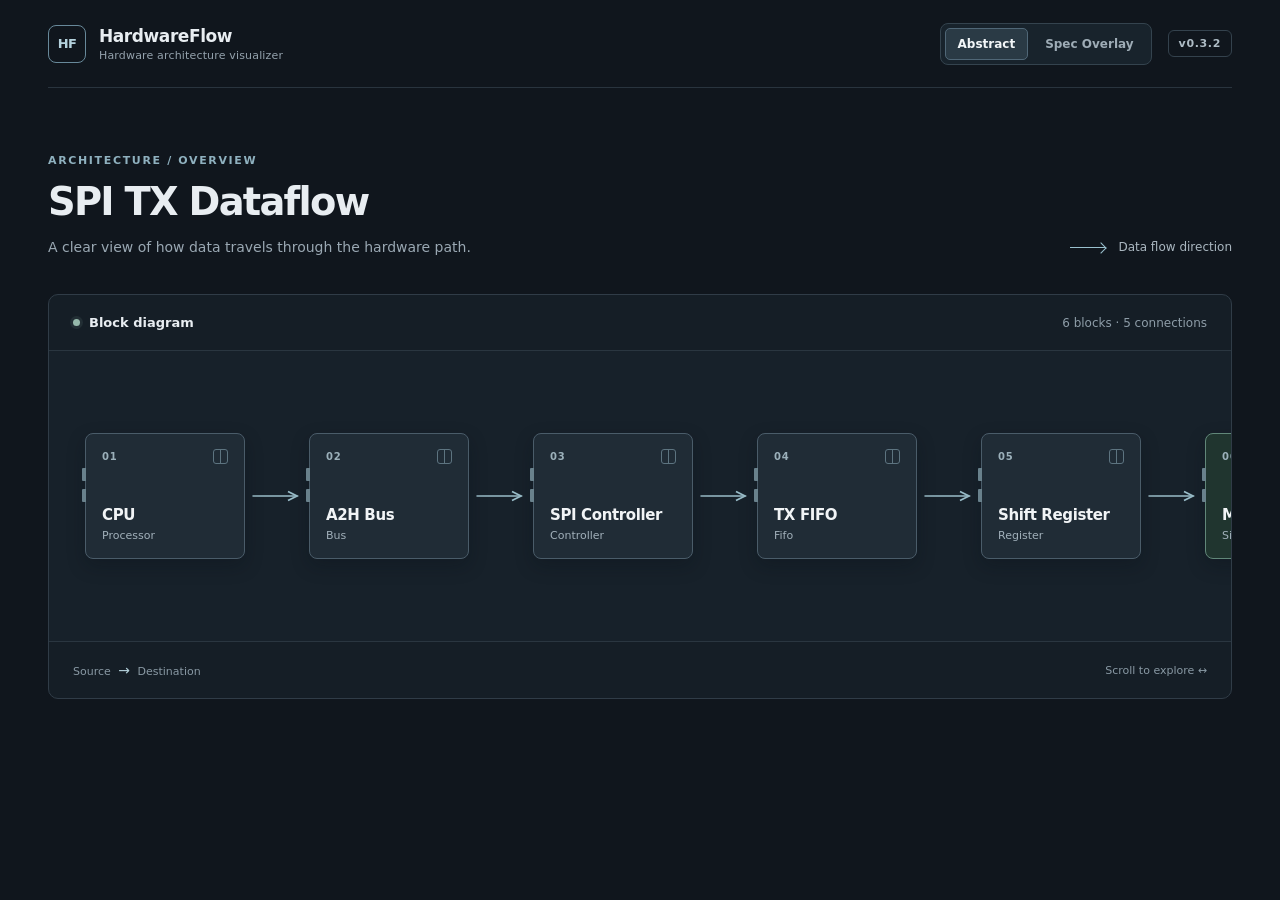
==== index.html @ f4f8d10c "Refactor HardwareFlow playback into trace layers" ====
<!doctype html>
<html lang="en">
  <head>
    <meta charset="utf-8">
    <meta name="viewport" content="width=device-width, initial-scale=1">
    <meta name="theme-color" content="#10161d">
    <title>HardwareFlow — Architecture Visualizer</title>
    <link rel="stylesheet" href="style.css">
    <script src="data/geometry.js" defer></script>
    <script src="data/flow.js" defer></script>
    <script src="src/spiTxTrace.js" defer></script>
    <script src="src/player.js" defer></script>
    <script src="src/renderer.js" defer></script>
    <script src="app.js" defer></script>
  </head>
  <body>
    <div class="page-shell">
      <header class="site-header">
        <div class="brand">
          <span class="brand-mark" aria-hidden="true">HF</span>
          <div>
            <p class="brand-name">HardwareFlow</p>
            <p id="brand-description" class="brand-description">Hardware architecture visualizer</p>
          </div>
        </div>
        <div class="topbar-controls">
          <div class="mode-switch" role="group" aria-label="Visualization mode">
            <button id="abstract-mode" class="mode-button is-selected" type="button" aria-pressed="true">Abstract</button>
            <button id="spec-mode" class="mode-button" type="button" aria-pressed="false">Spec Overlay</button>
          </div>
          <div id="spec-mode-switch" class="spec-mode-switch" role="group" aria-label="Specification mode" hidden>
            <button id="view-flow-mode" class="mode-button is-selected" type="button" aria-pressed="true">View Flow</button>
            <button id="edit-paths-mode" class="mode-button" type="button" aria-pressed="false">Edit Paths</button>
          </div>
        </div>
        <span class="version">v0.3.2</span>
      </header>

      <main>
        <div class="page-heading">
          <div>
            <p id="page-eyebrow" class="eyebrow">Architecture / overview</p>
            <h1 id="architecture-name">Architecture</h1>
            <p id="page-intro" class="intro">A clear view of how data travels through the hardware path.</p>
          </div>
          <div id="flow-key" class="flow-key"><span class="flow-key-line" aria-hidden="true"></span> Data flow direction</div>
        </div>

        <section id="abstract-view" aria-label="Abstract architecture view">
          <div class="diagram-panel">
            <div class="panel-header">
              <div class="panel-heading"><span class="status-dot" aria-hidden="true"></span> Block diagram</div>
              <p id="diagram-summary" class="panel-summary"></p>
            </div>
            <div class="diagram-scroll" aria-label="Hardware block diagram, scroll horizontally if needed">
              <div id="diagram" class="diagram">
                <svg id="connections" class="connections" aria-hidden="true"></svg>
                <ol id="blocks" class="blocks"></ol>
              </div>
            </div>
            <div class="panel-footer">
              <span>Source <strong>→</strong> Destination</span>
              <span>Scroll to explore <span aria-hidden="true">↔</span></span>
            </div>
          </div>
          <p id="connection-description" class="sr-only"></p>
        </section>

        <section id="spec-view" aria-label="SPI specification overlay view" hidden>
          <div class="workspace">
            <div class="spec-panel">
              <div class="spec-stage">
                <div id="diagram-overlay-container" class="diagram-overlay-container">
                  <div id="missing-image" class="missing-image" role="status" hidden>
                    <strong>SPI specification diagram not found</strong>
                    <span>Place the original SPI block diagram at <code>assets/spi_block_diagram.png</code>.</span>
                  </div>
                  <div class="diagram-tools"><span id="spec-summary" class="diagram-badge">Calibrated TX routes</span><div><button id="fit-button" type="button">Fit</button><button id="focus-button" type="button">Focus flow</button></div></div>
                  <span class="conceptual-badge">CONCEPTUAL – not cycle-accurate</span>
                  <svg id="spec-overlay" class="spec-overlay" role="img" aria-label="Original SPI specification diagram with transmit dataflow paths" hidden></svg>
                </div>
              </div>
            </div>

            <aside class="workspace-sidebar" aria-label="Dataflow controls">
              <div class="flow-panel">
                <div class="workspace-side-heading">
                  <p class="eyebrow">Transmit / conceptual dataflow</p>
                  <h2>SPI TX Dataflow</h2>
                </div>
                <div class="workspace-side-content">
                  <label class="input-label" for="tx-input">TX Data</label>
                  <input id="tx-input" type="text" value="0xA5" autocomplete="off" spellcheck="false" aria-describedby="input-help tx-error">
                  <p id="input-help" class="input-help">8-bit hex or 8-bit binary</p>
                  <p id="tx-error" class="input-error" role="alert" hidden></p>

                  <div class="playback-options"><label>Speed <select id="speed-select"><option value="0.5">0.5×</option><option value="1" selected>1×</option><option value="2">2×</option></select></label><label class="dim-toggle"><input id="dim-toggle" type="checkbox" checked> Dim background</label></div>
                  <button id="run-button" class="run-button" type="button">Run →</button>
                  <div class="step-controls" aria-label="Manual controls">
                    <button id="step-button" type="button">Step</button>
                    <button id="previous-button" type="button">Previous</button>
                    <button id="reset-button" type="button">Reset</button>
                  </div>

                  <ol id="stage-timeline" class="stage-timeline" aria-label="TX stages"></ol>
                  <div class="flow-status" aria-live="polite">
                    <div class="status-row"><span class="info-label">Status</span><strong id="status-value">Ready</strong></div>
                    <div class="status-row"><span class="info-label">Step</span><strong id="step-value">0 / 3</strong></div>
                    <div class="status-row"><span class="info-label">Current Stage</span><strong id="path-value">—</strong></div>
                    <div class="status-row"><span class="info-label">Data</span><strong id="data-value">0xA5</strong></div>
                    <div class="status-row"><span class="info-label">Binary</span><strong id="binary-value">10100101</strong></div>
                    <div class="status-row"><span class="info-label">Spec ref</span><strong id="spec-ref-value" class="unverified">Unverified — no specRef</strong></div>
                    <div class="status-row description-row"><span class="info-label">Description</span><span id="description-value">Ready to follow the SPI TX dataflow.</span></div>
                    <div id="destination-row" class="status-row" hidden><span class="info-label">Destination</span><strong id="destination-value">MOSI</strong></div>
                  </div>
                </div>
              </div>

              <div id="editor-panel" class="editor-panel" hidden>
                <div class="editor-heading">
                  <div>
                    <p class="eyebrow">Calibration / signal routes</p>
                    <h2>Edit TX paths</h2>
                  </div>
                  <label class="path-picker">Selected path
                    <select id="path-select"></select>
                  </label>
                </div>
                <p class="editor-help">Select a point, then click its new position. Click empty space to add a point. Clear Path to rebuild a route.</p>
                <div class="editor-actions">
                  <button id="undo-point-button" type="button">Undo Point</button>
                  <button id="clear-path-button" type="button">Clear Path</button>
                  <button id="save-path-button" class="primary-button" type="button">Save Path</button>
                  <button id="reset-calibration-button" type="button">Reset Calibration</button>
                  <button id="export-calibration-button" type="button">Export JSON</button>
                  <label class="import-calibration">Import JSON<input id="import-calibration-input" type="file" accept="application/json,.json"></label>
                </div>
                <details class="bounds-editor"><summary>Block bounds (reference coordinates)</summary><label>Block <select id="bounds-select"></select></label><div class="bounds-fields"><label>X <input id="bounds-x" type="number"></label><label>Y <input id="bounds-y" type="number"></label><label>W <input id="bounds-width" type="number" min="1"></label><label>H <input id="bounds-height" type="number" min="1"></label></div><button id="save-bounds-button" type="button">Save bounds</button></details>
                <p id="editor-status" class="editor-status" role="status"></p>
              </div>
            </aside>
          </div>
        </section>
      </main>
    </div>
  </body>
</html>
---- style.css ----
:root {
  color-scheme: dark;
  font-family: Inter, ui-sans-serif, system-ui, -apple-system, BlinkMacSystemFont, "Segoe UI", sans-serif;
  background: #10161d;
  color: #e8edf1;
  font-synthesis: none;
}

* { box-sizing: border-box; }
[hidden] { display: none !important; }

body { margin: 0; min-width: 320px; }

.page-shell { max-width: 1512px; margin: 0 auto; padding: 0 48px 80px; }

.site-header {
  display: flex;
  align-items: center;
  justify-content: space-between;
  min-height: 88px;
  border-bottom: 1px solid #29343e;
}

.brand { display: flex; align-items: center; gap: 13px; }
.brand-mark {
  display: grid;
  place-items: center;
  width: 38px;
  height: 38px;
  border: 1px solid #68899a;
  border-radius: 8px;
  color: #b4d2dd;
  font-size: 13px;
  font-weight: 750;
  letter-spacing: -.05em;
}
.brand-name { margin: 0; font-size: 17px; font-weight: 700; letter-spacing: -.025em; }
.brand-description { margin: 3px 0 0; color: #94a2ad; font-size: 11px; letter-spacing: .015em; }
.version {
  padding: 6px 10px;
  border: 1px solid #34424d;
  border-radius: 6px;
  color: #aebcc5;
  font-size: 11px;
  font-weight: 700;
  letter-spacing: .06em;
}

.page-heading {
  display: flex;
  align-items: end;
  justify-content: space-between;
  gap: 24px;
  padding: 66px 0 36px;
}
.eyebrow {
  margin: 0 0 13px;
  color: #8fb1bf;
  font-size: 11px;
  font-weight: 700;
  letter-spacing: .15em;
  text-transform: uppercase;
}
h1 { margin: 0; font-size: clamp(29px, 3vw, 42px); font-weight: 650; letter-spacing: -.045em; line-height: 1.15; }
.intro { margin: 13px 0 0; color: #9aa8b3; font-size: 14px; line-height: 1.5; }
.flow-key { display: flex; align-items: center; gap: 13px; padding-bottom: 4px; color: #aab7c0; font-size: 12px; white-space: nowrap; }
.flow-key-line { position: relative; width: 35px; height: 1px; background: #9ac1ce; }
.flow-key-line::after {
  position: absolute;
  top: -3px;
  right: 0;
  width: 7px;
  height: 7px;
  border-top: 1px solid #9ac1ce;
  border-right: 1px solid #9ac1ce;
  content: "";
  transform: rotate(45deg);
}

.diagram-panel { overflow: hidden; border: 1px solid #303c47; border-radius: 10px; background: #151e26; }
.panel-header, .panel-footer { display: flex; justify-content: space-between; align-items: center; gap: 16px; padding: 20px 24px; }
.panel-header { border-bottom: 1px solid #2a3640; }
.panel-heading { display: flex; align-items: center; gap: 9px; font-size: 13px; font-weight: 650; }
.status-dot { width: 7px; height: 7px; border-radius: 50%; background: #95b9ab; box-shadow: 0 0 0 3px #95b9ab1a; }
.panel-summary { margin: 0; color: #8e9da8; font-size: 12px; }
.diagram-scroll { overflow-x: auto; padding: 0 24px; background-color: #17212a; background-image: radial-gradient(#52616b32 0.7px, transparent 0.7px); background-size: 18px 18px; }
.diagram { position: relative; min-height: 290px; width: max-content; min-width: 100%; }
.blocks { position: relative; z-index: 1; display: flex; gap: 64px; align-items: center; width: max-content; min-height: 290px; margin: 0 auto; padding: 0 12px; list-style: none; }
.block {
  position: relative;
  display: flex;
  flex-direction: column;
  justify-content: space-between;
  flex: 0 0 160px;
  width: 160px;
  height: 126px;
  padding: 15px 16px 16px;
  border: 1px solid #4a5c69;
  border-radius: 8px;
  background: #202c36;
  box-shadow: 0 7px 18px #09101645;
  transition: border-color .18s ease, background-color .18s ease;
}
.block:hover { border-color: #91b8c7; background: #263640; }
.block::before, .block::after { position: absolute; left: -4px; width: 4px; height: 13px; border-radius: 1px 0 0 1px; background: #69818c; content: ""; }
.block::before { top: 34px; }
.block::after { top: 55px; }
.block-top { display: flex; align-items: center; justify-content: space-between; gap: 8px; }
.block-index { color: #9bb0ba; font-size: 10px; font-weight: 700; letter-spacing: .08em; }
.block-icon { width: 15px; height: 15px; border: 1px solid #68818e; border-radius: 3px; background: linear-gradient(90deg, transparent 45%, #68818e 45%, #68818e 55%, transparent 55%); opacity: .85; }
.block-label { color: #f1f4f6; font-size: 15px; font-weight: 650; letter-spacing: -.025em; line-height: 1.2; }
.block-type { margin-top: 5px; color: #a1b0ba; font-size: 11px; text-transform: capitalize; }
.block[data-type="signal"] { border-color: #618779; background: #20352f; }
.block[data-type="signal"] .block-icon { border-color: #8cb9a6; background: #8cb9a6; border-radius: 50%; }
.connections { position: absolute; inset: 0; width: 100%; height: 100%; overflow: visible; pointer-events: none; }
.connection-path { fill: none; stroke: #99bdc9; stroke-width: 1.5; stroke-linecap: round; stroke-linejoin: round; }
.panel-footer { border-top: 1px solid #2a3640; color: #8999a4; font-size: 11px; }
.panel-footer strong { padding: 0 4px; color: #b3d0d9; font-size: 14px; font-weight: 400; }
.sr-only { position: absolute; width: 1px; height: 1px; padding: 0; margin: -1px; overflow: hidden; clip: rect(0, 0, 0, 0); white-space: nowrap; border: 0; }

.mode-switch { display: inline-flex; gap: 4px; margin-bottom: 24px; padding: 4px; border: 1px solid #34434e; border-radius: 8px; background: #18232c; }
button { font: inherit; cursor: pointer; }
.mode-button { min-height: 37px; padding: 0 15px; border: 1px solid transparent; border-radius: 5px; background: transparent; color: #9eacb6; font-size: 12px; font-weight: 650; }
.mode-button:hover { color: #e8edf1; }
.mode-button.is-selected { border-color: #506777; background: #2a3a45; color: #f2f6f8; }
button:focus-visible { outline: 2px solid #b0d3df; outline-offset: 3px; }
.spec-mode-switch { display: inline-flex; gap: 4px; margin: 0 0 18px; padding: 4px; border: 1px solid #34434e; border-radius: 8px; background: #18232c; }
.view-mode-bar { display: flex; align-items: center; justify-content: space-between; gap: 12px; margin-bottom: 24px; }
.view-mode-bar .mode-switch, .view-mode-bar .spec-mode-switch { margin: 0; }

.flow-panel, .spec-panel, .editor-panel { border: 1px solid #303c47; border-radius: 10px; background: #151e26; }
h2 { margin: 0; font-size: 19px; font-weight: 650; letter-spacing: -.025em; }
.info-label { color: #89a0ad; font-size: 10px; font-weight: 700; letter-spacing: .12em; text-transform: uppercase; }
.spec-stage { overflow-x: auto; padding: 24px; background: #17212a; }
.diagram-overlay-container { position: relative; width: 100%; min-width: 900px; max-width: 1502px; min-height: 540px; margin: auto; background: #f8f8f8; }
.diagram-overlay-container.has-image { min-height: 0; }
.spec-overlay { display: block; width: 100%; height: auto; pointer-events: none; }
.spec-path { fill: none; stroke: #167087; stroke-width: 4; stroke-linecap: round; stroke-linejoin: round; opacity: .12; vector-effect: non-scaling-stroke; }
.spec-path.is-completed { stroke: #197d70; stroke-width: 5; opacity: .55; }
.spec-path.is-active { stroke: #d4522e; stroke-width: 6; opacity: .92; filter: drop-shadow(0 0 2px #ffffff); }
.diagram-overlay-container.is-editing .spec-overlay { pointer-events: auto; cursor: crosshair; }
.diagram-overlay-container.is-editing .spec-path { opacity: .34; pointer-events: stroke; cursor: pointer; }
.diagram-overlay-container.is-editing .spec-path.is-selected { stroke: #d4522e; stroke-width: 5; opacity: .9; }
.control-point { fill: #fff; stroke: #c64b2a; stroke-width: 3; vector-effect: non-scaling-stroke; cursor: pointer; }
.control-point.is-selected { fill: #f3b154; stroke: #673b1e; }
.data-marker { fill: #e44747; stroke: #fff1e9; stroke-width: 3; vector-effect: non-scaling-stroke; filter: drop-shadow(0 1px 4px #321b1bcc); }
.missing-image { display: flex; flex-direction: column; gap: 10px; max-width: 470px; margin: 28px; padding: 22px; border: 1px dashed #657a86; border-radius: 8px; background: #23343e; }
.missing-image strong { font-size: 15px; }
.missing-image span { color: #c4d1d8; font-size: 12px; line-height: 1.5; }
.missing-image code { color: #f0f5f6; overflow-wrap: anywhere; }
.diagram-overlay-container:not(.has-image) { padding-top: 1px; background: #1c2a33; }

.editor-panel { margin-bottom: 22px; padding: 20px 24px; }
.editor-heading { display: flex; align-items: end; justify-content: space-between; gap: 20px; }
.editor-heading .eyebrow { margin-bottom: 7px; }
.path-picker { display: flex; flex-direction: column; gap: 7px; color: #9badb8; font-size: 11px; font-weight: 650; }
.path-picker select { min-width: 270px; min-height: 38px; padding: 0 12px; border: 1px solid #526471; border-radius: 6px; background: #23323c; color: #eff5f7; font: inherit; }
.editor-help { margin: 18px 0; color: #b1c1ca; font-size: 12px; line-height: 1.5; }
.editor-actions { display: flex; flex-wrap: wrap; gap: 8px; }
.editor-actions button { min-height: 36px; padding: 0 13px; border: 1px solid #4a5c69; border-radius: 6px; background: #23313b; color: #e2eaf0; font-size: 12px; font-weight: 650; }
.editor-actions button:hover:not(:disabled) { border-color: #88a9b7; background: #2c404c; }
.editor-actions .primary-button { border-color: #91b9c5; background: #9bbdca; color: #102029; }
.editor-actions button:disabled { opacity: .4; cursor: default; }
.editor-status { min-height: 17px; margin: 15px 0 0; color: #b6c8d1; font-size: 11px; }

/* The spec view is a workspace; the abstract overview keeps its v0.1 layout. */
body.spec-active { overflow: hidden; }
body.spec-active .page-shell { display: flex; flex-direction: column; max-width: none; height: 100dvh; padding: 0 22px 18px; }
body.spec-active .site-header { flex: 0 0 62px; min-height: 62px; }
body.spec-active .page-heading { display: none; }
body.spec-active main { display: flex; flex: 1; flex-direction: column; min-height: 0; }
body.spec-active .view-mode-bar { flex: 0 0 auto; margin: 10px 0; }
body.spec-active #spec-view { flex: 1; min-height: 0; }
.workspace { display: grid; grid-template-columns: minmax(0, 3.15fr) minmax(270px, 1fr); gap: 12px; height: 100%; min-height: 0; }
.workspace .spec-panel { display: flex; flex-direction: column; min-width: 0; min-height: 0; overflow: hidden; }
.workspace .spec-panel .panel-header { flex: 0 0 43px; min-height: 43px; padding: 10px 14px; }
.workspace .spec-stage { display: grid; flex: 1; place-items: center; min-height: 0; overflow: hidden; padding: 8px; }
.workspace .diagram-overlay-container { display: grid; place-items: center; width: 100%; height: 100%; min-width: 0; min-height: 0; max-width: none; }
.workspace .spec-overlay { width: 100%; height: 100%; }
.workspace-sidebar { display: flex; flex-direction: column; gap: 12px; min-width: 0; min-height: 0; overflow-y: auto; }
.workspace-sidebar .flow-panel { margin: 0; }
.workspace-side-heading { padding: 16px 16px 14px; border-bottom: 1px solid #2a3640; }
.workspace-side-heading .eyebrow { margin-bottom: 6px; font-size: 10px; }
.workspace-side-heading h2 { font-size: 17px; }
.workspace-side-content { padding: 16px; }
.input-label { display: block; margin-bottom: 7px; color: #a9bcc7; font-size: 11px; font-weight: 700; letter-spacing: .08em; text-transform: uppercase; }
#tx-input { width: 100%; height: 40px; padding: 0 12px; border: 1px solid #587180; border-radius: 6px; outline: none; background: #1b2932; color: #f1f6f8; font: 650 16px ui-monospace, SFMono-Regular, Menlo, monospace; }
#tx-input:focus { border-color: #a6c9d6; box-shadow: 0 0 0 2px #a6c9d62e; }
#tx-input[aria-invalid="true"] { border-color: #d37b70; }
.input-help { margin: 6px 0 0; color: #8295a0; font-size: 10px; }
.input-error { margin: 8px 0 0; color: #f2a59d; font-size: 11px; line-height: 1.35; }
.run-button { display: flex; align-items: center; justify-content: space-between; width: 100%; min-height: 42px; margin-top: 18px; padding: 0 14px; border: 1px solid #a2c5d1; border-radius: 6px; background: #a6c9d6; color: #11252e; font-size: 13px; font-weight: 750; }
.run-button:hover:not(:disabled) { background: #bbd8e1; }
.run-button:disabled { opacity: .55; cursor: default; }
.step-controls { display: grid; grid-template-columns: repeat(3, minmax(0, 1fr)); gap: 6px; margin-top: 8px; }
.step-controls button { min-height: 34px; padding: 0 7px; border: 1px solid #4a5c69; border-radius: 6px; background: #23313b; color: #e2eaf0; font-size: 11px; font-weight: 650; }
.step-controls button:hover:not(:disabled) { border-color: #88a9b7; background: #2c404c; }
.step-controls button:disabled { opacity: .4; cursor: default; }
.flow-status { display: grid; gap: 0; margin-top: 18px; border-top: 1px solid #34424d; }
.status-row { display: grid; grid-template-columns: 86px minmax(0, 1fr); gap: 9px; align-items: start; padding: 10px 0; border-bottom: 1px solid #293640; }
.status-row .info-label { padding-top: 2px; font-size: 9px; }
.status-row strong, .status-row span:last-child { min-width: 0; color: #ecf3f6; font-size: 11px; font-weight: 600; line-height: 1.4; overflow-wrap: anywhere; }
.status-row.description-row { display: flex; flex-direction: column; gap: 5px; }
.status-row.description-row span:last-child { color: #bdcbd2; font-weight: 400; }
.workspace-sidebar .editor-panel { margin: 0; padding: 16px; }
.workspace-sidebar .editor-heading { display: block; }
.workspace-sidebar .path-picker { margin-top: 15px; }
.workspace-sidebar .path-picker select { width: 100%; min-width: 0; }
.workspace-sidebar .editor-actions button { flex: 1 1 42%; }

@media (max-width: 900px), (max-height: 620px) {
  body.spec-active { overflow: auto; }
  body.spec-active .page-shell { height: auto; min-height: 100dvh; }
  body.spec-active main { min-height: auto; }
  body.spec-active #spec-view { min-height: auto; }
  .workspace { grid-template-columns: 1fr; height: auto; }
  .workspace .spec-panel { height: min(72vh, 720px); min-height: 480px; }
  .workspace-sidebar { overflow: visible; }
}

@media (max-width: 700px) {
  .page-shell { padding: 0 18px 50px; }
  .site-header { min-height: 76px; }
  .page-heading { display: block; padding: 48px 0 28px; }
  .flow-key { margin-top: 26px; }
  .diagram-scroll { padding: 0 12px; }
  .panel-header, .panel-footer { padding: 16px; }
  .brand-description { font-size: 10px; }
  .view-mode-bar { flex-wrap: wrap; }
  .mode-button { padding: 0 10px; }
  .spec-stage { padding: 12px; }
  .editor-panel { padding: 18px; }
  .editor-heading { align-items: stretch; flex-direction: column; }
  .path-picker select { min-width: 0; width: 100%; }
}

@media (prefers-reduced-motion: reduce) {
  .block { transition: none; }
}

/* Phase 1.5: compact playback workspace and trace emphasis. */
:root {
  --path-inactive: #929da5;
  --path-completed: #29adc1;
  --path-active: #ff7847;
  --marker-color: #ff603d;
  --diagram-dim: .55;
}
.site-header { gap: 16px; }
.topbar-controls { display: flex; align-items: center; gap: 8px; margin-left: auto; }
.topbar-controls .mode-switch, .topbar-controls .spec-mode-switch { margin: 0; }
.topbar-controls .mode-button { min-height: 32px; padding: 0 12px; }
body.spec-active .page-shell { padding: 0 10px 10px; }
body.spec-active .site-header { flex: 0 0 52px; min-height: 52px; }
body.spec-active .brand-description { display: none; }
body.spec-active .brand-mark { width: 30px; height: 30px; }
body.spec-active .view-mode-bar { display: none; }
body.spec-active .workspace { grid-template-columns: minmax(0, 1fr) 310px; gap: 8px; }
body.spec-active .workspace .spec-stage { padding: 0; }
body.spec-active .workspace .spec-panel { border-radius: 7px; }
body.spec-active .workspace-sidebar { gap: 0; }
body.spec-active .workspace-side-heading { padding: 9px 12px 7px; }
body.spec-active .workspace-side-heading h2 { font-size: 15px; }
body.spec-active .workspace-side-heading .eyebrow { font-size: 9px; margin-bottom: 3px; }
body.spec-active .workspace-side-content { padding: 10px 12px; }
body.spec-active .flow-panel { min-height: 100%; }
body.spec-active .run-button { min-height: 44px; margin-top: 9px; background: #ffad70; border-color: #ffd0a2; color: #261208; font-size: 16px; }
body.spec-active .run-button:hover:not(:disabled) { background: #ffc391; }
body.spec-active .flow-status { margin-top: 10px; }
body.spec-active .status-row { padding: 6px 0; }
body.spec-active .diagram-overlay-container { background: #fff; }
.diagram-tools { position: absolute; z-index: 2; left: 10px; top: 10px; right: 10px; display: flex; justify-content: space-between; align-items: flex-start; pointer-events: none; }
.diagram-tools > div { display: flex; gap: 5px; }
.diagram-tools button { pointer-events: auto; padding: 6px 9px; border: 1px solid #55636d; border-radius: 5px; background: #18242de8; color: #eaf2f5; font-size: 11px; }
.diagram-tools button.is-selected { border-color: #b4dfed; background: #295366; }
.diagram-badge, .conceptual-badge { padding: 6px 8px; border-radius: 4px; background: #18242de8; color: #eef4f6; font-size: 10px; font-weight: 700; letter-spacing: .04em; }
.conceptual-badge { position: absolute; z-index: 2; left: 10px; bottom: 10px; color: #ffe1b4; }
.spec-image { transition: filter .2s ease; }
.is-dimmed .spec-image { filter: brightness(var(--diagram-dim)); }
.spec-path { stroke: var(--path-inactive); stroke-width: 2; opacity: .38; }
.spec-path.is-completed { stroke: var(--path-completed); stroke-width: 4; opacity: .8; }
.spec-path.is-active { stroke: var(--path-active); stroke-width: 6; opacity: 1; stroke-dasharray: 12 8; animation: path-march .7s linear infinite; filter: drop-shadow(0 0 4px #ff8d56); }
@keyframes path-march { to { stroke-dashoffset: -20; } }
.spec-block rect { fill: none; stroke: transparent; stroke-width: 2; vector-effect: non-scaling-stroke; rx: 4px; }
.spec-block text { fill: transparent; paint-order: stroke; stroke: transparent; stroke-width: 3; font: 700 15px Inter, sans-serif; }
.spec-block.is-passed rect { stroke: #38b4c8; opacity: .65; }
.spec-block.is-current rect { stroke: #ff7547; stroke-width: 4; filter: drop-shadow(0 0 6px #ff8b55); }
.spec-block.is-current text { fill: #ffefdf; stroke: #1a2023; }
.data-marker { fill: var(--marker-color); stroke: white; stroke-width: 3; filter: drop-shadow(0 0 8px #ff642f); }
.marker-trail { fill: none; stroke: #ff7448; stroke-width: 12; opacity: .43; stroke-linecap: round; filter: blur(3px); }
.marker-label { fill: white; stroke: #241e1b; stroke-width: 4; paint-order: stroke; font-weight: 800; font-family: ui-monospace, monospace; }
.playback-options { display: flex; justify-content: space-between; align-items: center; gap: 6px; color: #b8cbd4; font-size: 11px; }
.playback-options select { margin-left: 4px; padding: 3px; border: 1px solid #536977; border-radius: 4px; background: #24333d; color: white; }
.dim-toggle { display: flex; align-items: center; gap: 4px; }
.stage-timeline { display: grid; gap: 2px; margin: 10px 0 0; padding: 0; list-style: none; }
.timeline-stage { display: flex; align-items: center; gap: 10px; width: 100%; min-height: 35px; padding: 3px 7px; border: 1px solid transparent; border-radius: 5px; background: transparent; color: #7f939f; text-align: left; font-size: 11px; }
.timeline-stage .stage-symbol { display: grid; flex: 0 0 23px; height: 23px; place-items: center; border: 1px solid currentColor; border-radius: 50%; font-weight: 750; }
.timeline-stage.is-current { border-color: #f28d58; background: #68402850; color: #ffe0bc; }
.timeline-stage.is-passed { color: #7fd4d9; }
.timeline-stage:disabled { cursor: default; }
.timeline-stage:not(:disabled):hover { background: #31434c; }
.unverified { color: #f1bc6c !important; }
.bounds-editor { margin-top: 15px; color: #b4c5cd; font-size: 11px; }
.bounds-editor summary { cursor: pointer; }
.bounds-editor label { display: block; margin-top: 7px; }
.bounds-editor select, .bounds-editor input { max-width: 100%; padding: 5px; border: 1px solid #566d79; border-radius: 4px; background: #22313a; color: white; }
.bounds-fields { display: grid; grid-template-columns: 1fr 1fr; gap: 4px; }
.bounds-fields input { width: 100%; }
.bounds-editor button { margin-top: 9px; padding: 7px 10px; border: 1px solid #698697; border-radius: 4px; background: #2c4552; color: white; }
@media (max-width: 900px) { body.spec-active .workspace { grid-template-columns: 1fr; } }
@media (prefers-reduced-motion: reduce) { .spec-path.is-active { animation: none; } .spec-image { transition: none; } }

body.spec-active .page-shell { padding: 0 4px 4px; }
body.spec-active .workspace { grid-template-columns: minmax(0, 1fr) 300px; }

.import-calibration { display: inline-flex; align-items: center; justify-content: center; flex: 1 1 42%; min-height: 36px; padding: 0 10px; border: 1px solid #4a5c69; border-radius: 6px; background: #23313b; color: #e2eaf0; font-size: 12px; font-weight: 650; cursor: pointer; }
.import-calibration input { display: none; }
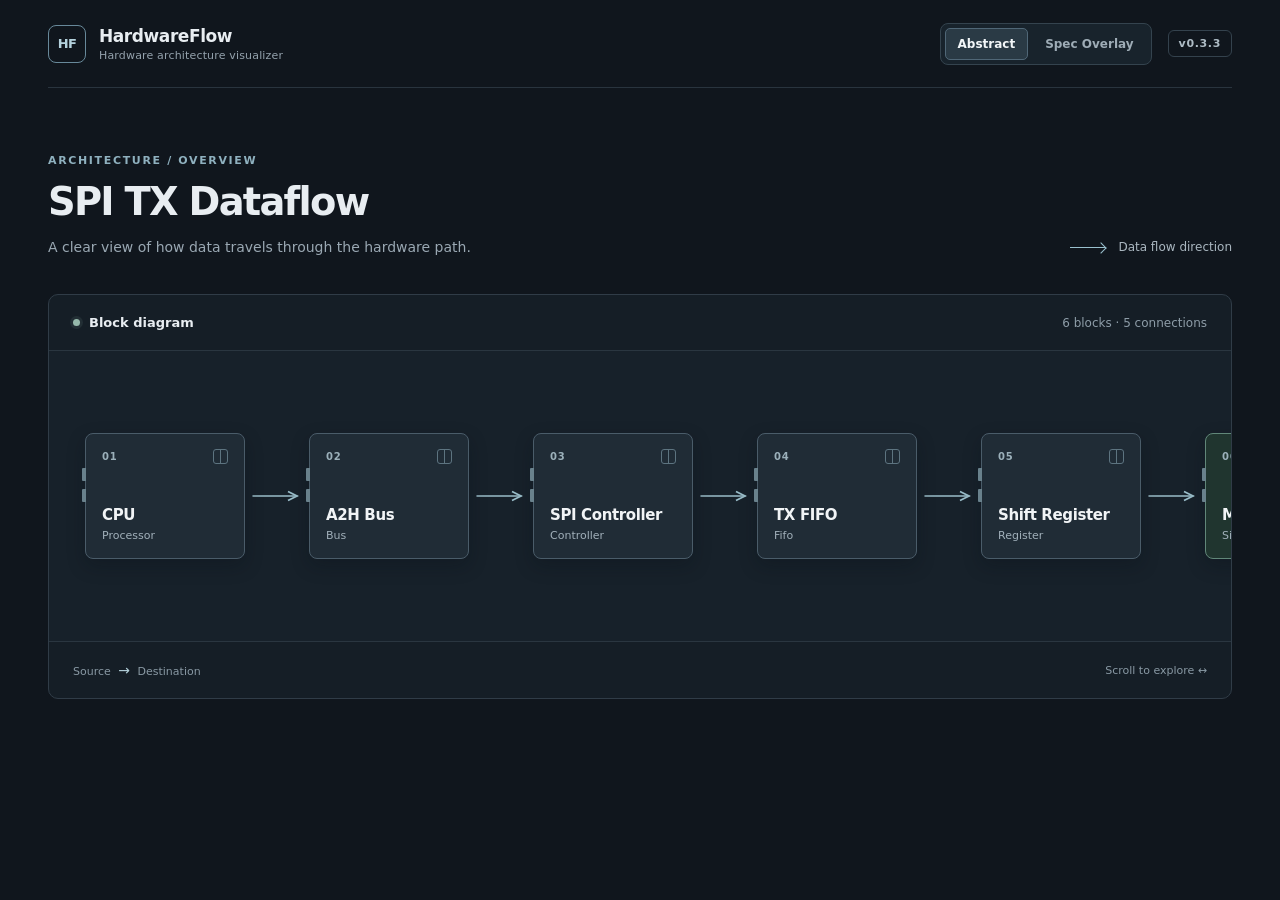
==== commit 98c659d3: "Add net graph renderer and RISC-V ADD walkthrough" ====
--- a/index.html
+++ b/index.html
@@ -8,10 +8,14 @@
     <link rel="stylesheet" href="style.css">
     <script src="data/geometry.js" defer></script>
     <script src="data/flow.js" defer></script>
+    <script src="data/riscvGeometry.js" defer></script>
+    <script src="data/riscvDesign.js" defer></script>
     <script src="src/spiTxTrace.js" defer></script>
+    <script src="src/riscvAddTrace.js" defer></script>
     <script src="src/player.js" defer></script>
     <script src="src/renderer.js" defer></script>
     <script src="app.js" defer></script>
+    <script src="src/riscvApp.js" defer></script>
   </head>
   <body>
     <div class="page-shell">
@@ -28,12 +32,16 @@
             <button id="abstract-mode" class="mode-button is-selected" type="button" aria-pressed="true">Abstract</button>
             <button id="spec-mode" class="mode-button" type="button" aria-pressed="false">Spec Overlay</button>
           </div>
+          <div id="diagram-switch" class="spec-mode-switch" role="group" aria-label="Diagram" hidden>
+            <button id="spi-diagram-button" class="mode-button is-selected" type="button" aria-pressed="true">SPI TX</button>
+            <button id="riscv-diagram-button" class="mode-button" type="button" aria-pressed="false">RISC-V single-cycle</button>
+          </div>
           <div id="spec-mode-switch" class="spec-mode-switch" role="group" aria-label="Specification mode" hidden>
             <button id="view-flow-mode" class="mode-button is-selected" type="button" aria-pressed="true">View Flow</button>
             <button id="edit-paths-mode" class="mode-button" type="button" aria-pressed="false">Edit Paths</button>
           </div>
         </div>
-        <span class="version">v0.3.2</span>
+        <span class="version">v0.3.3</span>
       </header>
 
       <main>
@@ -76,7 +84,8 @@
                     <span>Place the original SPI block diagram at <code>assets/spi_block_diagram.png</code>.</span>
                   </div>
                   <div class="diagram-tools"><span id="spec-summary" class="diagram-badge">Calibrated TX routes</span><div><button id="fit-button" type="button">Fit</button><button id="focus-button" type="button">Focus flow</button></div></div>
-                  <span class="conceptual-badge">CONCEPTUAL – not cycle-accurate</span>
+                  <span id="fidelity-badge" class="conceptual-badge">CONCEPTUAL – not cycle-accurate</span>
+                  <div id="net-caption" class="net-caption" hidden></div>
                   <svg id="spec-overlay" class="spec-overlay" role="img" aria-label="Original SPI specification diagram with transmit dataflow paths" hidden></svg>
                 </div>
               </div>
@@ -116,6 +125,42 @@
                 </div>
               </div>
 
+              <div id="riscv-flow-panel" class="flow-panel riscv-flow-panel" hidden>
+                <div class="workspace-side-heading"><p class="eyebrow">Single-cycle / dependency order</p><h2>RISC-V ADD</h2></div>
+                <div class="workspace-side-content">
+                  <label class="input-label" for="riscv-preset">Scenario</label>
+                  <select id="riscv-preset" class="scenario-select"><option value="add">ADD x3, x1, x2</option></select>
+                  <div class="scenario-grid">
+                    <label>x1 <input id="riscv-x1" value="5" inputmode="text"></label>
+                    <label>x2 <input id="riscv-x2" value="7" inputmode="text"></label>
+                    <label>Initial PC <input id="riscv-pc" value="0" inputmode="text"></label>
+                  </div>
+                  <p class="input-help">32-bit unsigned hex (0x…) or decimal</p>
+                  <p class="input-help">Instruction: <strong>0x002081B3</strong></p>
+                  <p id="riscv-error" class="input-error" role="alert" hidden></p>
+                  <div class="playback-options"><label>Speed <select id="riscv-speed"><option value="0.5">0.5×</option><option value="1" selected>1×</option><option value="2">2×</option></select></label><label class="dim-toggle"><input id="riscv-dim" type="checkbox" checked> Dim background</label></div>
+                  <button id="riscv-run" class="run-button" type="button">Run →</button>
+                  <div class="step-controls"><button id="riscv-step" type="button">Step</button><button id="riscv-previous" type="button">Previous</button><button id="riscv-reset" type="button">Reset</button></div>
+                  <label class="debug-toggle"><input id="riscv-debug" type="checkbox"> Debug: show all nets</label>
+                  <div class="riscv-status"><span class="info-label">Status</span><strong id="riscv-status">Ready</strong><span class="info-label">Level</span><strong id="riscv-level">0 / 7</strong></div>
+                  <div id="riscv-timeline" class="riscv-timeline" aria-label="Dependency levels"></div>
+                  <div class="state-heading"><span class="info-label">State</span><span id="riscv-spec-ref" class="unverified">Unverified — no specRef</span></div>
+                  <div id="riscv-state" class="state-list"></div>
+                </div>
+              </div>
+              <div id="net-editor-panel" class="editor-panel" hidden>
+                <p class="eyebrow">Calibration / net graph</p><h2>Edit nets</h2>
+                <label class="path-picker">Net <select id="net-select"></select></label>
+                <label class="path-picker">Segment <select id="segment-select"></select></label>
+                <p class="editor-help">Click to add a point or select a point and click to move it. Points snap to junctions; hold Shift to lock horizontal or vertical. Save to keep changes.</p>
+                <div class="editor-actions">
+                  <button id="net-delete-point" type="button">Delete Point</button><button id="net-add-segment" type="button">Add Segment</button>
+                  <button id="net-delete-segment" type="button">Delete Segment</button><button id="net-save" class="primary-button" type="button">Save Net</button>
+                  <button id="net-reset" type="button">Reset Calibration</button><button id="net-export" type="button">Export JSON</button>
+                  <label class="import-calibration">Import JSON<input id="net-import" type="file" accept="application/json,.json"></label>
+                </div>
+                <p id="net-editor-status" class="editor-status" role="status"></p>
+              </div>
               <div id="editor-panel" class="editor-panel" hidden>
                 <div class="editor-heading">
                   <div>
--- a/style.css
+++ b/style.css
@@ -315,3 +315,62 @@
 
 .import-calibration { display: inline-flex; align-items: center; justify-content: center; flex: 1 1 42%; min-height: 36px; padding: 0 10px; border: 1px solid #4a5c69; border-radius: 6px; background: #23313b; color: #e2eaf0; font-size: 12px; font-weight: 650; cursor: pointer; }
 .import-calibration input { display: none; }
+
+/* Generic net graph presentation. The SPI path presentation retains its rules above. */
+body.spec-active .topbar-controls { gap: 5px; }
+body.spec-active .topbar-controls .mode-button { padding: 0 8px; font-size: 11px; }
+body.spec-active .brand-name { font-size: 15px; }
+body.spec-active .version { padding: 5px 7px; }
+.scenario-select, .scenario-grid input { width: 100%; min-height: 32px; padding: 5px 7px; border: 1px solid #587180; border-radius: 5px; background: #1b2932; color: #f1f6f8; font: 600 12px ui-monospace, monospace; }
+.scenario-grid { display: grid; grid-template-columns: repeat(3, minmax(0, 1fr)); gap: 6px; margin: 8px 0; }
+.scenario-grid label { color: #a9bcc7; font-size: 10px; }
+.scenario-grid input { margin-top: 3px; }
+.riscv-flow-panel .playback-options { margin-top: 8px; }
+.riscv-flow-panel .input-help { line-height: 1.3; }
+.debug-toggle { display: flex; align-items: center; gap: 5px; margin: 8px 0; color: #b4cbd4; font-size: 11px; }
+.riscv-status { display: grid; grid-template-columns: 62px 1fr; gap: 4px 8px; padding: 7px 0; border-top: 1px solid #34424d; border-bottom: 1px solid #34424d; font-size: 11px; }
+.riscv-timeline { display: grid; gap: 3px; margin-top: 9px; max-height: 225px; overflow-y: auto; }
+.net-timeline-step { min-height: 30px; padding: 5px 8px; border: 1px solid #3a4c58; border-radius: 5px; background: #1d2a33; color: #a8bac4; text-align: left; font-size: 10px; line-height: 1.25; }
+.net-timeline-step.is-current { border-color: #ff9b62; background: #70432a; color: #ffe4c7; }
+.net-timeline-step.is-passed { border-color: #3d8999; color: #8edbe3; }
+.net-timeline-step:disabled { cursor: default; }
+.state-heading { display: flex; justify-content: space-between; align-items: center; gap: 5px; margin-top: 9px; }
+.state-heading #riscv-spec-ref { font-size: 10px; }
+.state-list { display: grid; gap: 2px; margin-top: 4px; }
+.state-row { display: flex; justify-content: space-between; padding: 4px 7px; border: 1px solid #34424d; border-radius: 4px; color: #c5d2d9; font-size: 11px; }
+.state-row strong { color: #f2f7f9; font-family: ui-monospace, monospace; }
+.state-row.is-written { border-color: #ffad64; background: #72451e; animation: state-flash .65s ease-out; }
+@keyframes state-flash { from { background: #ff9b50; } to { background: #72451e; } }
+.is-net-graph.is-dimmed .spec-image { filter: brightness(.35); }
+.is-net-graph .net-base { fill: none; stroke: #8a98a4; stroke-width: 2; opacity: .32; vector-effect: non-scaling-stroke; }
+.is-net-graph .net-fill { fill: none; stroke: #32d2ea; stroke-width: 5; stroke-linecap: round; stroke-linejoin: round; vector-effect: non-scaling-stroke; filter: drop-shadow(0 0 4px #48d8f2); }
+.is-net-graph .is-active-net .net-base { stroke: #73d8e8; stroke-width: 3; opacity: .82; }
+.is-net-graph .is-control-net .net-base { stroke: #b99bdc; stroke-dasharray: 6 5; }
+.is-net-graph .is-control-net .net-fill, .is-net-graph .is-select-wire .net-fill { stroke: #c787f2; stroke-dasharray: 6 5; filter: drop-shadow(0 0 4px #c787f2); }
+.is-net-graph .is-selected-input .net-base { stroke: #ffbc67; stroke-width: 4; opacity: .95; }
+.is-net-graph .is-unselected-input { opacity: .12; }
+.is-net-graph .is-unused-net { opacity: .35; }
+.is-net-graph .net-pulse { fill: #ffe4a6; stroke: #fff; stroke-width: 2; filter: drop-shadow(0 0 6px #ffca76); }
+.is-net-graph .is-control-net .net-pulse { fill: #c787f2; }
+.is-net-graph .net-junction { fill: #52d5ea; opacity: 0; }
+.is-net-graph .has-active .net-junction, .is-net-graph.is-net-debug .net-junction { opacity: .9; }
+.is-net-graph .net-debug-label { fill: #133445; stroke: #f3f5f6; stroke-width: 5; paint-order: stroke; font: 700 25px Inter, sans-serif; opacity: 0; pointer-events: none; }
+.is-net-graph.is-net-debug .net-debug-label { opacity: 1; }
+.is-net-graph.is-net-debug .net-base { opacity: .75; stroke-width: 3; }
+.is-net-graph .net-segment.is-selected .net-base { stroke: #ff7e4d; stroke-width: 6; opacity: 1; }
+.is-net-graph .net-pill rect { fill: #123d47; stroke: #64dced; stroke-width: 1.5; }
+.is-net-graph .net-pill text { fill: #f2fdff; font-weight: 750; font-family: ui-monospace, monospace; }
+.is-net-graph .net-pill.is-control rect { fill: #3e2857; stroke: #dda5ff; }
+.is-net-graph .net-pill.is-unused { opacity: .8; }
+.is-net-graph .net-unused-hint { fill: #ffe4a0; stroke: #1a2227; stroke-width: 3; paint-order: stroke; font-weight: 700; }
+.is-net-graph .net-block.is-current rect { stroke: #ffad64; filter: drop-shadow(0 0 6px #ffad64); }
+.is-net-graph .net-block.is-passed rect { stroke: #4baabb; opacity: .8; }
+.net-caption { position: absolute; z-index: 3; max-width: min(430px, 55%); padding: 9px 12px; border: 1px solid #ffc88b; border-radius: 8px; background: #14232af0; color: #fff7e9; font-size: 14px; font-weight: 650; line-height: 1.3; box-shadow: 0 4px 16px #0008; pointer-events: none; }
+#net-editor-panel .path-picker { margin-top: 10px; }
+#net-editor-panel .path-picker select { width: 100%; min-width: 0; }
+
+.is-net-graph { background: #15212a !important; }
+body.spec-active .riscv-flow-panel { display: flex; flex-direction: column; height: 100%; min-height: 0; overflow: hidden; }
+body.spec-active .riscv-flow-panel .workspace-side-content { display: flex; flex-direction: column; flex: 1; min-height: 0; overflow: hidden; }
+body.spec-active .riscv-timeline { flex: 1; min-height: 60px; max-height: none; overflow-y: auto; }
+body.spec-active .state-heading, body.spec-active .state-list { flex: 0 0 auto; }
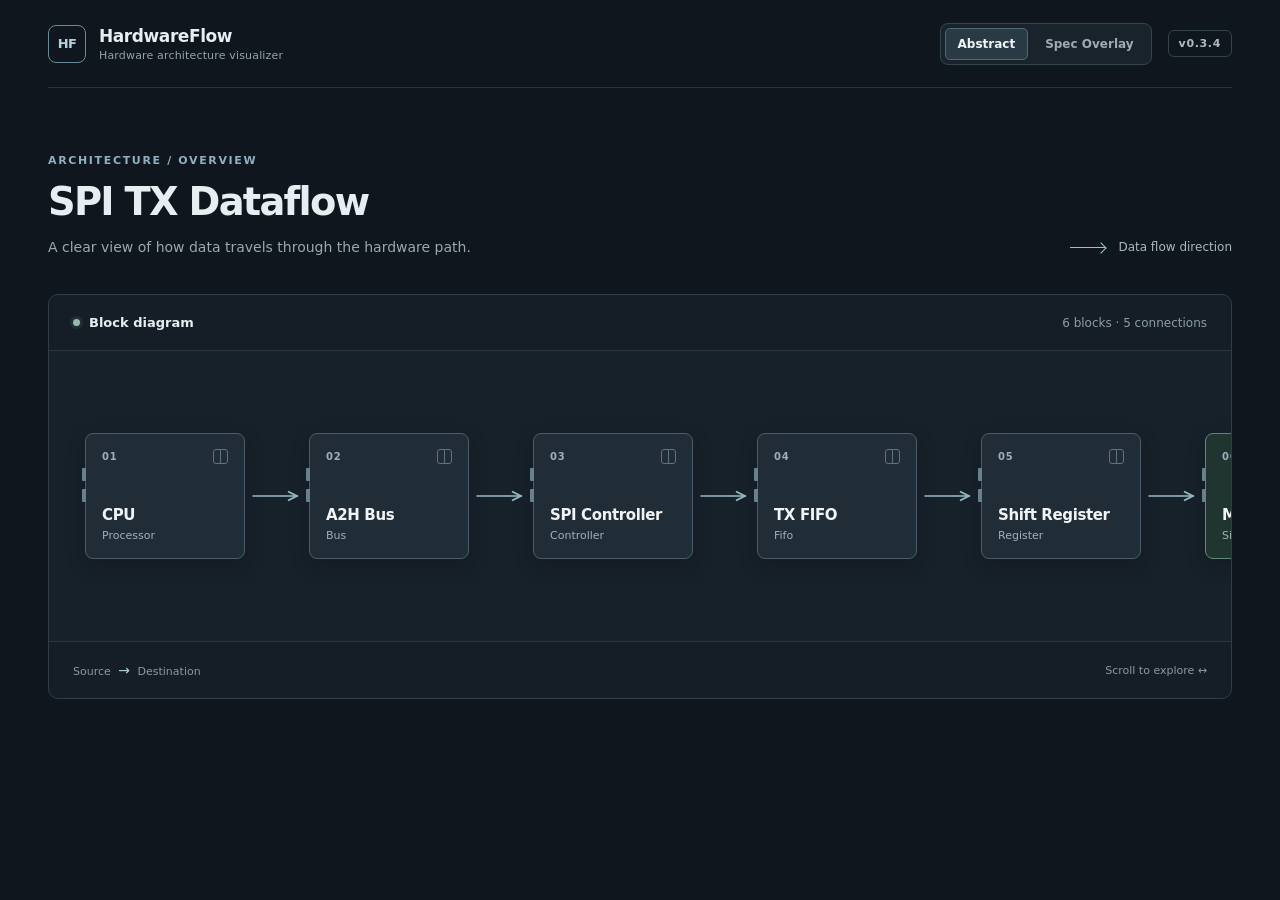
==== commit 0a45ee5f: "Add guided story mode for RISC-V ADD" ====
--- a/index.html
+++ b/index.html
@@ -41,7 +41,7 @@
             <button id="edit-paths-mode" class="mode-button" type="button" aria-pressed="false">Edit Paths</button>
           </div>
         </div>
-        <span class="version">v0.3.3</span>
+        <span class="version">v0.3.4</span>
       </header>
 
       <main>
@@ -85,9 +85,14 @@
                   </div>
                   <div class="diagram-tools"><span id="spec-summary" class="diagram-badge">Calibrated TX routes</span><div><button id="fit-button" type="button">Fit</button><button id="focus-button" type="button">Focus flow</button></div></div>
                   <span id="fidelity-badge" class="conceptual-badge">CONCEPTUAL – not cycle-accurate</span>
-                  <div id="net-caption" class="net-caption" hidden></div>
                   <svg id="spec-overlay" class="spec-overlay" role="img" aria-label="Original SPI specification diagram with transmit dataflow paths" hidden></svg>
                 </div>
+              </div>
+              <div id="net-story-footer" class="net-story-footer" hidden>
+                <div class="net-story-caption"><strong id="net-step-meta">Step 0 / 9</strong><span id="net-caption" class="net-caption" hidden></span><span id="net-parallel-tag" hidden></span></div>
+                <p id="net-detail" class="net-detail"></p>
+                <div id="net-control-strip" class="net-control-strip"></div>
+                <div id="net-unused-strip" class="net-unused-strip" hidden><button id="net-unused-toggle" type="button" aria-expanded="false"></button><span id="net-unused-list" hidden></span></div>
               </div>
             </div>
 
@@ -138,9 +143,12 @@
                   <p class="input-help">32-bit unsigned hex (0x…) or decimal</p>
                   <p class="input-help">Instruction: <strong>0x002081B3</strong></p>
                   <p id="riscv-error" class="input-error" role="alert" hidden></p>
+                  <div class="story-options"><div class="segmented" role="group" aria-label="Presentation"><button id="riscv-story" class="is-selected" type="button" aria-pressed="true">Story</button><button id="riscv-full" type="button" aria-pressed="false">Full</button></div><div class="segmented" role="group" aria-label="Pacing"><button id="riscv-guided" class="is-selected" type="button" aria-pressed="true">Guided</button><button id="riscv-auto" type="button" aria-pressed="false">Auto</button></div></div>
                   <div class="playback-options"><label>Speed <select id="riscv-speed"><option value="0.5">0.5×</option><option value="1" selected>1×</option><option value="2">2×</option></select></label><label class="dim-toggle"><input id="riscv-dim" type="checkbox" checked> Dim background</label></div>
                   <button id="riscv-run" class="run-button" type="button">Run →</button>
                   <div class="step-controls"><button id="riscv-step" type="button">Step</button><button id="riscv-previous" type="button">Previous</button><button id="riscv-reset" type="button">Reset</button></div>
+                  <div id="riscv-next-prompt" class="next-prompt" hidden>Next → Press Space or Step</div>
+                  <label class="trail-toggle"><input id="riscv-full-trail" type="checkbox"> Keep full trail</label>
                   <label class="debug-toggle"><input id="riscv-debug" type="checkbox"> Debug: show all nets</label>
                   <div class="riscv-status"><span class="info-label">Status</span><strong id="riscv-status">Ready</strong><span class="info-label">Level</span><strong id="riscv-level">0 / 7</strong></div>
                   <div id="riscv-timeline" class="riscv-timeline" aria-label="Dependency levels"></div>
--- a/style.css
+++ b/style.css
@@ -374,3 +374,35 @@
 body.spec-active .riscv-flow-panel .workspace-side-content { display: flex; flex-direction: column; flex: 1; min-height: 0; overflow: hidden; }
 body.spec-active .riscv-timeline { flex: 1; min-height: 60px; max-height: none; overflow-y: auto; }
 body.spec-active .state-heading, body.spec-active .state-list { flex: 0 0 auto; }
+
+/* Nine-step net story; these rules apply only while the second diagram is shown. */
+.net-story-footer { flex: 0 0 auto; min-height: 112px; padding: 7px 12px 9px; background: #14212a; border-top: 1px solid #344957; color: #f2f7f9; }
+.net-story-footer[hidden] { display: none; }
+.net-story-caption { display: flex; align-items: center; gap: 9px; min-height: 27px; }
+.net-story-caption strong { flex: 0 0 auto; color: #ffc590; font-size: 12px; }
+.net-story-caption .net-caption { position: static; display: inline; max-width: none; padding: 0; border: 0; background: transparent; box-shadow: none; font-size: 15px; font-weight: 700; line-height: 1.3; }
+.net-story-caption .net-caption[hidden] { display: none; }
+#net-parallel-tag { flex: 0 0 auto; padding: 3px 6px; border-radius: 4px; background: #285267; color: #bcefff; font-size: 10px; font-weight: 700; }
+#net-parallel-tag[hidden] { display: none; }
+.net-detail { min-height: 17px; margin: 1px 0 4px; color: #abc1cd; font-size: 11px; }
+.net-control-strip { display: flex; flex-wrap: wrap; gap: 4px; overflow: hidden; min-height: 20px; max-height: 44px; }
+.net-control-chip { padding: 2px 6px; border: 1px solid #47515e; border-radius: 4px; color: #8d9da9; background: #252a36; font: 600 10px ui-monospace, monospace; }
+.net-control-chip.is-relevant { border-color: #bb85ee; color: #f1daff; background: #47335d; }
+.net-unused-strip { display: flex; align-items: center; gap: 7px; margin-top: 3px; color: #b6c4c8; font-size: 10px; }
+.net-unused-strip[hidden] { display: none; }
+.net-unused-strip button { padding: 2px 6px; border: 1px solid #74858e; border-radius: 4px; background: #263843; color: #d1e2e8; font-size: 10px; cursor: pointer; }
+.net-unused-strip span { color: #aeb9bd; }
+.story-options { display: flex; gap: 7px; margin-top: 7px; }
+.segmented { display: flex; flex: 1; border: 1px solid #465c69; border-radius: 5px; overflow: hidden; }
+.segmented button { flex: 1; padding: 4px; border: 0; background: #1d2d36; color: #aabfc8; font-size: 10px; cursor: pointer; }
+.segmented button.is-selected { background: #3c6071; color: #fff; font-weight: 700; }
+.next-prompt { margin-top: 4px; padding: 4px 6px; border-radius: 4px; color: #ffdaac; background: #5b3d26; font-size: 11px; font-weight: 700; }
+.next-prompt[hidden] { display: none; }
+.trail-toggle { display: flex; align-items: center; gap: 5px; margin-top: 6px; color: #b7c8d0; font-size: 10px; }
+.is-net-graph.is-story .net-group.is-secondary .net-base { opacity: .15; stroke-width: 2; }
+.is-net-graph.is-story .net-segment.is-secondary-segment .net-base { opacity: .15; stroke-width: 2; }
+.is-net-graph.is-story .net-group.is-hidden-control, .is-net-graph.is-story .net-group.is-hidden-unused { opacity: 0; }
+.is-net-graph.is-story .net-group.is-recent .net-base { stroke: #47b9c5; opacity: .6; }
+.is-net-graph.is-story .net-group.is-old .net-base { opacity: .06; }
+.is-net-graph.is-story .net-group.is-old .net-fill { visibility: hidden; }
+.is-net-graph .net-group { cursor: help; }
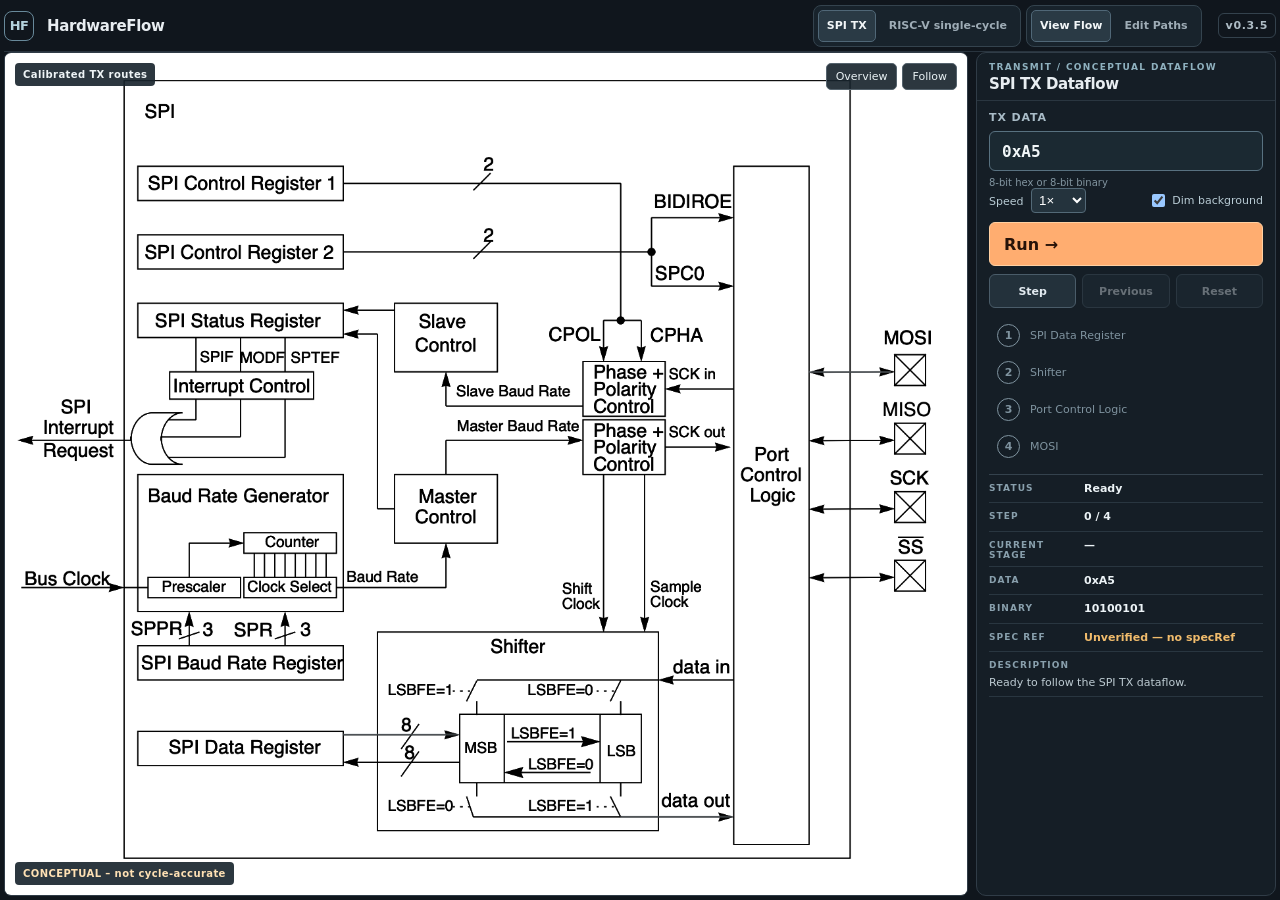
==== commit ae06379a: "Add diagram choreography and follow camera" ====
--- a/index.html
+++ b/index.html
@@ -13,11 +13,12 @@
     <script src="src/spiTxTrace.js" defer></script>
     <script src="src/riscvAddTrace.js" defer></script>
     <script src="src/player.js" defer></script>
+    <script src="src/camera.js" defer></script>
     <script src="src/renderer.js" defer></script>
     <script src="app.js" defer></script>
     <script src="src/riscvApp.js" defer></script>
   </head>
-  <body>
+  <body class="spec-active">
     <div class="page-shell">
       <header class="site-header">
         <div class="brand">
@@ -28,53 +29,20 @@
           </div>
         </div>
         <div class="topbar-controls">
-          <div class="mode-switch" role="group" aria-label="Visualization mode">
-            <button id="abstract-mode" class="mode-button is-selected" type="button" aria-pressed="true">Abstract</button>
-            <button id="spec-mode" class="mode-button" type="button" aria-pressed="false">Spec Overlay</button>
-          </div>
-          <div id="diagram-switch" class="spec-mode-switch" role="group" aria-label="Diagram" hidden>
+          <div id="diagram-switch" class="spec-mode-switch" role="group" aria-label="Diagram">
             <button id="spi-diagram-button" class="mode-button is-selected" type="button" aria-pressed="true">SPI TX</button>
             <button id="riscv-diagram-button" class="mode-button" type="button" aria-pressed="false">RISC-V single-cycle</button>
           </div>
-          <div id="spec-mode-switch" class="spec-mode-switch" role="group" aria-label="Specification mode" hidden>
+          <div id="spec-mode-switch" class="spec-mode-switch" role="group" aria-label="Specification mode">
             <button id="view-flow-mode" class="mode-button is-selected" type="button" aria-pressed="true">View Flow</button>
             <button id="edit-paths-mode" class="mode-button" type="button" aria-pressed="false">Edit Paths</button>
           </div>
         </div>
-        <span class="version">v0.3.4</span>
+        <span class="version">v0.3.5</span>
       </header>
 
       <main>
-        <div class="page-heading">
-          <div>
-            <p id="page-eyebrow" class="eyebrow">Architecture / overview</p>
-            <h1 id="architecture-name">Architecture</h1>
-            <p id="page-intro" class="intro">A clear view of how data travels through the hardware path.</p>
-          </div>
-          <div id="flow-key" class="flow-key"><span class="flow-key-line" aria-hidden="true"></span> Data flow direction</div>
-        </div>
-
-        <section id="abstract-view" aria-label="Abstract architecture view">
-          <div class="diagram-panel">
-            <div class="panel-header">
-              <div class="panel-heading"><span class="status-dot" aria-hidden="true"></span> Block diagram</div>
-              <p id="diagram-summary" class="panel-summary"></p>
-            </div>
-            <div class="diagram-scroll" aria-label="Hardware block diagram, scroll horizontally if needed">
-              <div id="diagram" class="diagram">
-                <svg id="connections" class="connections" aria-hidden="true"></svg>
-                <ol id="blocks" class="blocks"></ol>
-              </div>
-            </div>
-            <div class="panel-footer">
-              <span>Source <strong>→</strong> Destination</span>
-              <span>Scroll to explore <span aria-hidden="true">↔</span></span>
-            </div>
-          </div>
-          <p id="connection-description" class="sr-only"></p>
-        </section>
-
-        <section id="spec-view" aria-label="SPI specification overlay view" hidden>
+        <section id="spec-view" aria-label="Specification diagram workspace">
           <div class="workspace">
             <div class="spec-panel">
               <div class="spec-stage">
@@ -83,13 +51,14 @@
                     <strong>SPI specification diagram not found</strong>
                     <span>Place the original SPI block diagram at <code>assets/spi_block_diagram.png</code>.</span>
                   </div>
-                  <div class="diagram-tools"><span id="spec-summary" class="diagram-badge">Calibrated TX routes</span><div><button id="fit-button" type="button">Fit</button><button id="focus-button" type="button">Focus flow</button></div></div>
-                  <span id="fidelity-badge" class="conceptual-badge">CONCEPTUAL – not cycle-accurate</span>
+                  <div class="diagram-tools"><span id="spec-summary" class="diagram-badge">Calibrated TX routes</span><div><button id="fit-button" type="button">Overview</button><button id="focus-button" type="button" aria-pressed="false">Follow</button></div></div>
+                  <span id="spi-fidelity-badge" class="conceptual-badge">CONCEPTUAL – not cycle-accurate</span>
                   <svg id="spec-overlay" class="spec-overlay" role="img" aria-label="Original SPI specification diagram with transmit dataflow paths" hidden></svg>
                 </div>
               </div>
               <div id="net-story-footer" class="net-story-footer" hidden>
-                <div class="net-story-caption"><strong id="net-step-meta">Step 0 / 9</strong><span id="net-caption" class="net-caption" hidden></span><span id="net-parallel-tag" hidden></span></div>
+                <span id="fidelity-badge" class="conceptual-badge">CONCEPTUAL – not cycle-accurate</span>
+                <div class="net-story-caption"><strong id="net-step-meta">Step 0 / 10</strong><span id="net-caption" class="net-caption" hidden></span><span id="net-parallel-tag" hidden></span></div>
                 <p id="net-detail" class="net-detail"></p>
                 <div id="net-control-strip" class="net-control-strip"></div>
                 <div id="net-unused-strip" class="net-unused-strip" hidden><button id="net-unused-toggle" type="button" aria-expanded="false"></button><span id="net-unused-list" hidden></span></div>
--- a/style.css
+++ b/style.css
@@ -46,13 +46,6 @@
   letter-spacing: .06em;
 }
 
-.page-heading {
-  display: flex;
-  align-items: end;
-  justify-content: space-between;
-  gap: 24px;
-  padding: 66px 0 36px;
-}
 .eyebrow {
   margin: 0 0 13px;
   color: #8fb1bf;
@@ -61,72 +54,12 @@
   letter-spacing: .15em;
   text-transform: uppercase;
 }
-h1 { margin: 0; font-size: clamp(29px, 3vw, 42px); font-weight: 650; letter-spacing: -.045em; line-height: 1.15; }
-.intro { margin: 13px 0 0; color: #9aa8b3; font-size: 14px; line-height: 1.5; }
-.flow-key { display: flex; align-items: center; gap: 13px; padding-bottom: 4px; color: #aab7c0; font-size: 12px; white-space: nowrap; }
-.flow-key-line { position: relative; width: 35px; height: 1px; background: #9ac1ce; }
-.flow-key-line::after {
-  position: absolute;
-  top: -3px;
-  right: 0;
-  width: 7px;
-  height: 7px;
-  border-top: 1px solid #9ac1ce;
-  border-right: 1px solid #9ac1ce;
-  content: "";
-  transform: rotate(45deg);
-}
-
-.diagram-panel { overflow: hidden; border: 1px solid #303c47; border-radius: 10px; background: #151e26; }
-.panel-header, .panel-footer { display: flex; justify-content: space-between; align-items: center; gap: 16px; padding: 20px 24px; }
-.panel-header { border-bottom: 1px solid #2a3640; }
-.panel-heading { display: flex; align-items: center; gap: 9px; font-size: 13px; font-weight: 650; }
-.status-dot { width: 7px; height: 7px; border-radius: 50%; background: #95b9ab; box-shadow: 0 0 0 3px #95b9ab1a; }
-.panel-summary { margin: 0; color: #8e9da8; font-size: 12px; }
-.diagram-scroll { overflow-x: auto; padding: 0 24px; background-color: #17212a; background-image: radial-gradient(#52616b32 0.7px, transparent 0.7px); background-size: 18px 18px; }
-.diagram { position: relative; min-height: 290px; width: max-content; min-width: 100%; }
-.blocks { position: relative; z-index: 1; display: flex; gap: 64px; align-items: center; width: max-content; min-height: 290px; margin: 0 auto; padding: 0 12px; list-style: none; }
-.block {
-  position: relative;
-  display: flex;
-  flex-direction: column;
-  justify-content: space-between;
-  flex: 0 0 160px;
-  width: 160px;
-  height: 126px;
-  padding: 15px 16px 16px;
-  border: 1px solid #4a5c69;
-  border-radius: 8px;
-  background: #202c36;
-  box-shadow: 0 7px 18px #09101645;
-  transition: border-color .18s ease, background-color .18s ease;
-}
-.block:hover { border-color: #91b8c7; background: #263640; }
-.block::before, .block::after { position: absolute; left: -4px; width: 4px; height: 13px; border-radius: 1px 0 0 1px; background: #69818c; content: ""; }
-.block::before { top: 34px; }
-.block::after { top: 55px; }
-.block-top { display: flex; align-items: center; justify-content: space-between; gap: 8px; }
-.block-index { color: #9bb0ba; font-size: 10px; font-weight: 700; letter-spacing: .08em; }
-.block-icon { width: 15px; height: 15px; border: 1px solid #68818e; border-radius: 3px; background: linear-gradient(90deg, transparent 45%, #68818e 45%, #68818e 55%, transparent 55%); opacity: .85; }
-.block-label { color: #f1f4f6; font-size: 15px; font-weight: 650; letter-spacing: -.025em; line-height: 1.2; }
-.block-type { margin-top: 5px; color: #a1b0ba; font-size: 11px; text-transform: capitalize; }
-.block[data-type="signal"] { border-color: #618779; background: #20352f; }
-.block[data-type="signal"] .block-icon { border-color: #8cb9a6; background: #8cb9a6; border-radius: 50%; }
-.connections { position: absolute; inset: 0; width: 100%; height: 100%; overflow: visible; pointer-events: none; }
-.connection-path { fill: none; stroke: #99bdc9; stroke-width: 1.5; stroke-linecap: round; stroke-linejoin: round; }
-.panel-footer { border-top: 1px solid #2a3640; color: #8999a4; font-size: 11px; }
-.panel-footer strong { padding: 0 4px; color: #b3d0d9; font-size: 14px; font-weight: 400; }
-.sr-only { position: absolute; width: 1px; height: 1px; padding: 0; margin: -1px; overflow: hidden; clip: rect(0, 0, 0, 0); white-space: nowrap; border: 0; }
-
-.mode-switch { display: inline-flex; gap: 4px; margin-bottom: 24px; padding: 4px; border: 1px solid #34434e; border-radius: 8px; background: #18232c; }
 button { font: inherit; cursor: pointer; }
 .mode-button { min-height: 37px; padding: 0 15px; border: 1px solid transparent; border-radius: 5px; background: transparent; color: #9eacb6; font-size: 12px; font-weight: 650; }
 .mode-button:hover { color: #e8edf1; }
 .mode-button.is-selected { border-color: #506777; background: #2a3a45; color: #f2f6f8; }
 button:focus-visible { outline: 2px solid #b0d3df; outline-offset: 3px; }
 .spec-mode-switch { display: inline-flex; gap: 4px; margin: 0 0 18px; padding: 4px; border: 1px solid #34434e; border-radius: 8px; background: #18232c; }
-.view-mode-bar { display: flex; align-items: center; justify-content: space-between; gap: 12px; margin-bottom: 24px; }
-.view-mode-bar .mode-switch, .view-mode-bar .spec-mode-switch { margin: 0; }
 
 .flow-panel, .spec-panel, .editor-panel { border: 1px solid #303c47; border-radius: 10px; background: #151e26; }
 h2 { margin: 0; font-size: 19px; font-weight: 650; letter-spacing: -.025em; }
@@ -163,7 +96,7 @@
 .editor-actions button:disabled { opacity: .4; cursor: default; }
 .editor-status { min-height: 17px; margin: 15px 0 0; color: #b6c8d1; font-size: 11px; }
 
-/* The spec view is a workspace; the abstract overview keeps its v0.1 layout. */
+/* The specification diagrams share one compact workspace. */
 body.spec-active { overflow: hidden; }
 body.spec-active .page-shell { display: flex; flex-direction: column; max-width: none; height: 100dvh; padding: 0 22px 18px; }
 body.spec-active .site-header { flex: 0 0 62px; min-height: 62px; }
@@ -248,7 +181,7 @@
 }
 .site-header { gap: 16px; }
 .topbar-controls { display: flex; align-items: center; gap: 8px; margin-left: auto; }
-.topbar-controls .mode-switch, .topbar-controls .spec-mode-switch { margin: 0; }
+.topbar-controls .spec-mode-switch { margin: 0; }
 .topbar-controls .mode-button { min-height: 32px; padding: 0 12px; }
 body.spec-active .page-shell { padding: 0 10px 10px; }
 body.spec-active .site-header { flex: 0 0 52px; min-height: 52px; }
@@ -406,3 +339,38 @@
 .is-net-graph.is-story .net-group.is-old .net-base { opacity: .06; }
 .is-net-graph.is-story .net-group.is-old .net-fill { visibility: hidden; }
 .is-net-graph .net-group { cursor: help; }
+
+/* Choreography and camera readability. */
+.net-story-footer { min-height: 146px; padding: 5px 12px 8px; }
+.net-story-footer #fidelity-badge { position: static; display: block; width: 100%; padding: 0; border: 0; background: transparent; color: #f7cf92; text-align: right; font-size: 10px; line-height: 15px; }
+.net-story-caption { flex-wrap: wrap; gap: 6px 10px; min-height: 34px; }
+.net-story-caption strong { font-size: 14px; }
+.net-story-caption .net-caption { font-size: 22px; line-height: 1.25; }
+.net-detail { min-height: 23px; margin: 3px 0 6px; font-size: 16px; line-height: 1.3; color: #d5e3e9; }
+.net-control-strip { gap: 5px; max-height: 65px; min-height: 0; }
+.net-control-chip { padding: 3px 7px; font-size: 14px; line-height: 1.2; }
+.net-unused-strip, .net-unused-strip button { font-size: 13px; }
+.net-timeline-step { min-height: 45px; padding: 6px 8px; font-size: 14px; line-height: 1.3; white-space: normal; overflow-wrap: anywhere; }
+body.spec-active .riscv-timeline { min-height: 72px; }
+.node-name-chip rect { fill: #213c48; stroke: #ffbc78; stroke-width: 1.5; }
+.node-name-chip text { fill: #fff7e8; font-weight: 750; font-family: Inter, system-ui, sans-serif; }
+.is-net-graph.is-story .net-group.is-recent .net-base { stroke-width: 2; opacity: .5; }
+.is-net-graph.is-story .net-group.is-recent .net-fill { visibility: hidden; }
+.spec-path.is-old { opacity: .05; }
+body.spec-active .spec-overlay { pointer-events: auto; cursor: grab; }
+body.spec-active .diagram-overlay-container.is-editing .spec-overlay { cursor: crosshair; }
+.mux-selected-port { fill: #ffcc72; stroke: #fff8e4; stroke-width: 2; filter: drop-shadow(0 0 5px #ffb55d); pointer-events: none; }
+/* Preserve the complete state readout at 1280 × 720. */
+body.spec-active .riscv-flow-panel .workspace-side-content { padding: 7px 10px; }
+.riscv-flow-panel .story-options { margin-top: 4px; }
+.riscv-flow-panel .playback-options { margin-top: 5px; }
+.riscv-flow-panel .run-button { min-height: 39px; margin-top: 6px; }
+.riscv-flow-panel .step-controls { margin-top: 5px; }
+.riscv-flow-panel .step-controls button { min-height: 30px; }
+.riscv-flow-panel .debug-toggle, .riscv-flow-panel .trail-toggle { margin-top: 4px; margin-bottom: 3px; }
+.riscv-flow-panel .riscv-status { padding: 4px 0; }
+body.spec-active .riscv-timeline { min-height: 50px; margin-top: 5px; }
+.riscv-flow-panel .state-heading { margin-top: 5px; }
+.riscv-flow-panel .state-row { padding: 3px 6px; }
+.is-net-graph.is-story.is-net-debug .net-group.is-hidden-control,
+.is-net-graph.is-story.is-net-debug .net-group.is-hidden-unused { opacity: 1; }
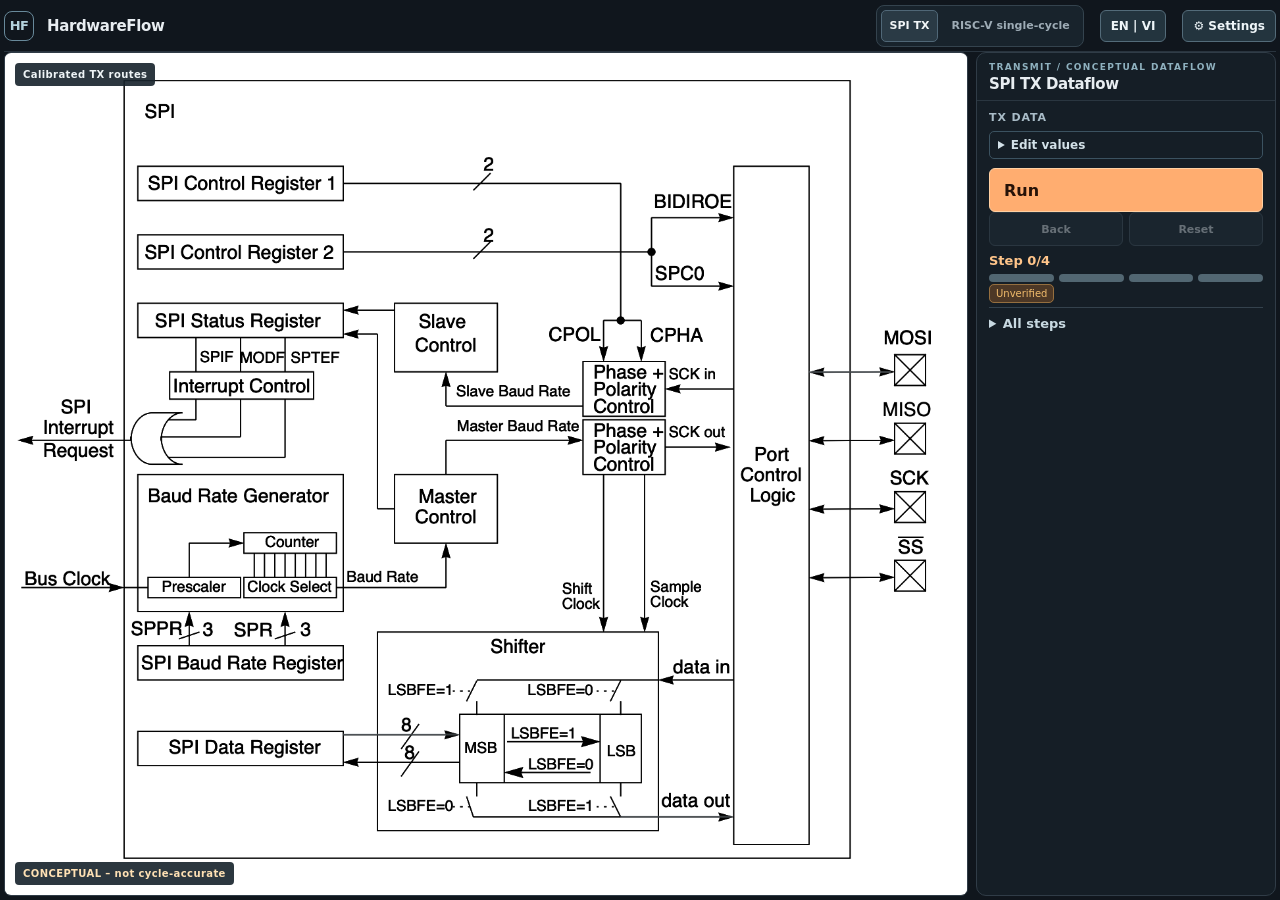
==== commit a085ebcd: "Add bilingual popups and clearer diagram controls" ====
--- a/index.html
+++ b/index.html
@@ -10,6 +10,10 @@
     <script src="data/flow.js" defer></script>
     <script src="data/riscvGeometry.js" defer></script>
     <script src="data/riscvDesign.js" defer></script>
+    <script src="data/i18n/en.js" defer></script>
+    <script src="data/i18n/vi.js" defer></script>
+    <script src="src/i18n.js" defer></script>
+    <script src="src/popup.js" defer></script>
     <script src="src/spiTxTrace.js" defer></script>
     <script src="src/riscvAddTrace.js" defer></script>
     <script src="src/player.js" defer></script>
@@ -17,6 +21,7 @@
     <script src="src/renderer.js" defer></script>
     <script src="app.js" defer></script>
     <script src="src/riscvApp.js" defer></script>
+    <script src="src/ui.js" defer></script>
   </head>
   <body class="spec-active">
     <div class="page-shell">
@@ -33,12 +38,14 @@
             <button id="spi-diagram-button" class="mode-button is-selected" type="button" aria-pressed="true">SPI TX</button>
             <button id="riscv-diagram-button" class="mode-button" type="button" aria-pressed="false">RISC-V single-cycle</button>
           </div>
-          <div id="spec-mode-switch" class="spec-mode-switch" role="group" aria-label="Specification mode">
+          <div id="spec-mode-switch" class="spec-mode-switch" role="group" aria-label="Specification mode" hidden>
             <button id="view-flow-mode" class="mode-button is-selected" type="button" aria-pressed="true">View Flow</button>
             <button id="edit-paths-mode" class="mode-button" type="button" aria-pressed="false">Edit Paths</button>
           </div>
         </div>
-        <span class="version">v0.3.5</span>
+        <button id="language-toggle" type="button" aria-label="Language: VI or EN">VI | EN</button>
+        <button id="settings-button" type="button" aria-expanded="false" aria-controls="settings-drawer">⚙ <span data-i18n="ui.settings">Settings</span></button>
+        <span class="version">v0.3.6</span>
       </header>
 
       <main>
@@ -51,7 +58,9 @@
                     <strong>SPI specification diagram not found</strong>
                     <span>Place the original SPI block diagram at <code>assets/spi_block_diagram.png</code>.</span>
                   </div>
-                  <div class="diagram-tools"><span id="spec-summary" class="diagram-badge">Calibrated TX routes</span><div><button id="fit-button" type="button">Overview</button><button id="focus-button" type="button" aria-pressed="false">Follow</button></div></div>
+                  <div class="diagram-tools"><span id="spec-summary" class="diagram-badge">Calibrated TX routes</span><div hidden><button id="fit-button" type="button">Overview</button><button id="focus-button" type="button" aria-pressed="false">Follow</button></div></div>
+                  <div id="flow-popup" class="flow-popup" role="dialog" aria-live="polite" hidden><button id="flow-popup-close" type="button" aria-label="Close explanation">×</button><strong id="flow-popup-title"></strong><p id="flow-popup-body"></p><p id="flow-popup-why"></p><div id="flow-popup-values"></div><span id="flow-popup-tail" aria-hidden="true"></span></div>
+                  <svg id="popup-leader" aria-hidden="true" hidden><line></line></svg>
                   <span id="spi-fidelity-badge" class="conceptual-badge">CONCEPTUAL – not cycle-accurate</span>
                   <svg id="spec-overlay" class="spec-overlay" role="img" aria-label="Original SPI specification diagram with transmit dataflow paths" hidden></svg>
                 </div>
@@ -110,7 +119,7 @@
                     <label>Initial PC <input id="riscv-pc" value="0" inputmode="text"></label>
                   </div>
                   <p class="input-help">32-bit unsigned hex (0x…) or decimal</p>
-                  <p class="input-help">Instruction: <strong>0x002081B3</strong></p>
+                  <p class="input-help" id="instruction-label">Instruction: <strong>0x002081B3</strong></p>
                   <p id="riscv-error" class="input-error" role="alert" hidden></p>
                   <div class="story-options"><div class="segmented" role="group" aria-label="Presentation"><button id="riscv-story" class="is-selected" type="button" aria-pressed="true">Story</button><button id="riscv-full" type="button" aria-pressed="false">Full</button></div><div class="segmented" role="group" aria-label="Pacing"><button id="riscv-guided" class="is-selected" type="button" aria-pressed="true">Guided</button><button id="riscv-auto" type="button" aria-pressed="false">Auto</button></div></div>
                   <div class="playback-options"><label>Speed <select id="riscv-speed"><option value="0.5">0.5×</option><option value="1" selected>1×</option><option value="2">2×</option></select></label><label class="dim-toggle"><input id="riscv-dim" type="checkbox" checked> Dim background</label></div>
@@ -124,6 +133,14 @@
                   <div class="state-heading"><span class="info-label">State</span><span id="riscv-spec-ref" class="unverified">Unverified — no specRef</span></div>
                   <div id="riscv-state" class="state-list"></div>
                 </div>
+              </div>
+              <div id="settings-drawer" class="settings-drawer" hidden>
+                <div class="settings-title"><strong data-i18n="ui.settings">Settings</strong><button id="settings-close" type="button" aria-label="Close settings">×</button></div>
+                <div class="settings-group"><h3 data-i18n="ui.playback">Playback</h3><div id="settings-playback"></div></div>
+                <div class="settings-group"><h3 data-i18n="ui.view">View</h3><div id="settings-view"></div><label><input id="popup-toggle" type="checkbox" checked> <span data-i18n="ui.popups">Pop-ups</span></label></div>
+                <div class="settings-group"><h3 data-i18n="ui.language">Language</h3><div id="settings-language"></div></div>
+                <div class="settings-group"><h3 data-i18n="ui.developer">Developer tools</h3><div id="settings-developer"></div></div>
+                <small id="keyboard-help" title="Space / Right: Next · Left: Back · R: Reset"></small>
               </div>
               <div id="net-editor-panel" class="editor-panel" hidden>
                 <p class="eyebrow">Calibration / net graph</p><h2>Edit nets</h2>
--- a/style.css
+++ b/style.css
@@ -374,3 +374,89 @@
 .riscv-flow-panel .state-row { padding: 3px 6px; }
 .is-net-graph.is-story.is-net-debug .net-group.is-hidden-control,
 .is-net-graph.is-story.is-net-debug .net-group.is-hidden-unused { opacity: 1; }
+
+/* A.3: clear data paths, local explanations, and progressive controls. */
+:root { --net-casing: #12283c; --net-core: #f25428; --net-inner: #fff9e9; --net-completed: #1779c4; --spotlight-shade: #071523; }
+.is-net-graph.is-dimmed .spec-image { filter: none; }
+.spotlight-shade { fill: var(--spotlight-shade); opacity: .55; pointer-events: none; }
+.is-net-graph .net-casing, .is-net-graph .net-inner, .is-net-graph .net-direction { fill: none; stroke-linecap: round; stroke-linejoin: round; vector-effect: non-scaling-stroke; pointer-events: none; }
+.is-net-graph .net-casing { stroke: var(--net-casing); stroke-width: 8; opacity: .65; }
+.is-net-graph .net-fill, .is-net-graph .is-control-net .net-fill, .is-net-graph .is-select-wire .net-fill { stroke: var(--net-core); stroke-width: 4.5; stroke-linecap: round; stroke-linejoin: round; vector-effect: non-scaling-stroke; filter: drop-shadow(0 0 5px #fa6d42); }
+.is-net-graph .net-inner { stroke: var(--net-inner); stroke-width: 1.3; opacity: .9; }
+.is-net-graph .net-direction { stroke: #fff6d5; stroke-width: 2; stroke-dasharray: 8 17; animation: net-direction-march .5s linear infinite; }
+@keyframes net-direction-march { to { stroke-dashoffset: -25; } }
+.is-net-graph .is-control-net .net-casing { stroke: #332446; }
+.is-net-graph .net-group.is-recent .net-base { stroke: var(--net-completed); stroke-width: 3; opacity: .7; }
+.is-net-graph .net-pulse { fill: var(--net-core); stroke: white; stroke-width: 3; vector-effect: non-scaling-stroke; filter: drop-shadow(0 0 7px #ef4b22); }
+.flow-popup { position: absolute; z-index: 10; max-width: calc(100% - 24px); padding: 15px 16px 13px; border: 1px solid #ffd29c; border-radius: 10px; background: #172832f5; color: #f4f8fa; box-shadow: 0 12px 32px #08121cc9; opacity: 1; animation: popup-in .15s ease-out; pointer-events: auto; }
+.flow-popup strong { display: block; padding-right: 25px; font-size: 17px; line-height: 1.3; color: #fff1d7; }
+.flow-popup p { margin: 8px 0 0; font-size: 15px; line-height: 1.4; }
+.flow-popup #flow-popup-why { color: #b7cad4; font-size: 13px; }
+.flow-popup #flow-popup-values { display: flex; flex-wrap: wrap; gap: 5px; margin-top: 8px; }
+.flow-popup #flow-popup-values:empty { display: none; }
+.flow-popup #flow-popup-values span { padding: 2px 5px; border: 1px solid #b36e44; border-radius: 4px; color: #ffe0b6; font: 700 12px ui-monospace, monospace; }
+#flow-popup-close { position: absolute; top: 6px; right: 7px; width: 27px; height: 27px; border: 0; border-radius: 5px; background: transparent; color: #fff; font-size: 20px; }
+#flow-popup-tail { position: absolute; top: -8px; width: 14px; height: 14px; border-left: 1px solid #ffd29c; border-top: 1px solid #ffd29c; background: #172832; transform: rotate(45deg); }
+#popup-leader { position: absolute; inset: 0; z-index: 9; width: 100%; height: 100%; pointer-events: none; }
+#popup-leader line { stroke: #ffca8e; stroke-width: 2; stroke-dasharray: 5 4; }
+@keyframes popup-in { from { opacity: 0; transform: translateY(5px); } to { opacity: 1; transform: translateY(0); } }
+#language-toggle, #settings-button { min-height: 32px; padding: 5px 10px; border: 1px solid #536b79; border-radius: 6px; background: #23343e; color: #eef5f8; font-size: 12px; font-weight: 700; }
+.settings-drawer { position: absolute; z-index: 30; right: 12px; top: 50px; width: min(360px, calc(100vw - 24px)); max-height: calc(100dvh - 62px); overflow-y: auto; padding: 14px; border: 1px solid #5b7180; border-radius: 9px; background: #1a2832; box-shadow: 0 14px 35px #000a; }
+.settings-title { display: flex; justify-content: space-between; align-items: center; font-size: 17px; }
+.settings-title button { border: 0; background: transparent; color: #fff; font-size: 22px; }
+.settings-group { padding: 10px 0; border-top: 1px solid #3a4d59; }
+.settings-group h3 { margin: 0 0 7px; color: #a9bfca; font-size: 12px; text-transform: uppercase; }
+.settings-group label { display: flex; align-items: center; gap: 5px; margin: 6px 0; color: #d7e3e8; font-size: 13px; }
+.settings-group .story-options, .settings-group .playback-options { margin: 7px 0; }
+.settings-group #spec-mode-switch { display: flex; margin: 0; }
+.settings-group #settings-view > div:first-child { display: flex; gap: 6px; margin: 6px 0; }
+.settings-group #settings-view > div:first-child button, .language-choices button { padding: 6px 10px; border: 1px solid #607d8d; border-radius: 5px; background: #263c48; color: #edf5f8; }
+.language-choices { display: flex; gap: 6px; }
+.language-choices .is-selected { border-color: #ffc486; background: #6b442b; }
+.settings-spi #settings-view .story-options, .settings-spi #settings-view .trail-toggle, .settings-spi #settings-developer .debug-toggle, .settings-spi #settings-playback #riscv-speed { display: none; }
+.settings-spi #settings-playback .playback-options:has(#riscv-speed), .settings-riscv #settings-playback .playback-options:has(#speed-select) { display: none; }
+.settings-riscv #settings-developer .debug-toggle { display: flex; }
+.settings-riscv #settings-view .story-options { display: flex; }
+.settings-riscv #settings-view .trail-toggle { display: flex; }
+#keyboard-help { display: block; color: #a6bac5; font-size: 11px; }
+body.spec-active .riscv-flow-panel .workspace-side-content, body.spec-active .workspace-sidebar > .flow-panel:not(.riscv-flow-panel) .workspace-side-content { gap: 5px; }
+.edit-values { margin: 3px 0; border: 1px solid #3b5260; border-radius: 5px; padding: 6px 8px; color: #d3e1e8; font-size: 12px; }
+.edit-values summary, .all-steps summary { cursor: pointer; font-weight: 700; }
+.edit-values input { margin-top: 5px; }
+.edit-values #tx-input { margin-top: 7px; }
+.riscv-flow-panel .riscv-status, .riscv-flow-panel #riscv-next-prompt { display: none; }
+.riscv-flow-panel .step-controls #riscv-step, .workspace-sidebar > .flow-panel .step-controls #step-button { display: none; }
+.riscv-flow-panel .step-controls, .workspace-sidebar > .flow-panel .step-controls { grid-template-columns: repeat(2, 1fr); margin: 0; }
+.compact-progress { display: grid; gap: 6px; margin-top: 7px; }
+.progress-count { color: #ffc58a; font-size: 13px; }
+.progress-dots { display: flex; gap: 5px; }
+.progress-dot { flex: 1; height: 8px; min-width: 6px; padding: 0; border: 0; border-radius: 7px; background: #526772; }
+.progress-dot.is-passed { background: #47a7bf; }
+.progress-dot.is-current { background: #ff9255; box-shadow: 0 0 0 2px #ffd1a6; }
+.compact-current { min-height: 32px; color: #f2f7f9; font-size: 14px; line-height: 1.3; }
+.all-steps { margin-top: 6px; border-top: 1px solid #34424d; padding-top: 8px; color: #c8d9e1; font-size: 13px; }
+.all-steps .riscv-timeline, .all-steps .stage-timeline { max-height: 170px !important; overflow-y: auto; }
+.all-steps:not([open]) .riscv-timeline, .all-steps:not([open]) .stage-timeline { display: none; }
+.riscv-flow-panel .state-heading { margin-top: 8px; }
+.riscv-flow-panel .state-row { font-size: 13px; padding: 6px 8px; }
+.workspace-sidebar > .flow-panel:not(.riscv-flow-panel) .flow-status { display: none; }
+@media (prefers-reduced-motion: reduce) { .flow-popup, .is-net-graph .net-direction, .state-row.is-written { animation: none; } }
+#spec-summary { font-size: 10px; }
+.is-net-graph:not(.is-editing) #spec-summary { display: none; }
+.site-header .version { display: none; }
+.settings-group #settings-playback > .segmented { margin: 4px 0 8px; }
+.settings-spi #settings-playback > .segmented { display: none; }
+.settings-group #settings-view > label { display: flex; }
+.settings-spi #settings-view label:has(#riscv-dim), .settings-riscv #settings-view label:has(#dim-toggle) { display: none; }
+.state-heading #riscv-spec-ref { padding: 3px 6px; border: 1px solid #956f3f; border-radius: 5px; background: #4d3826; font-size: 10px; }
+.settings-riscv #settings-playback .spi-pacing { display: none; }
+.settings-spi #settings-playback > .segmented:not(.spi-pacing) { display: none; }
+.settings-spi #settings-playback > .spi-pacing { display: flex; }
+#flow-popup-tail[hidden] { display: none; }
+.flow-popup[data-side="right"] #flow-popup-tail { left: -8px !important; border-left: 1px solid #ffd29c; border-bottom: 1px solid #ffd29c; border-top: 0; }
+.flow-popup[data-side="left"] #flow-popup-tail { left: auto !important; right: -8px; border-right: 1px solid #ffd29c; border-top: 1px solid #ffd29c; border-left: 0; }
+.flow-popup[data-side="above"] #flow-popup-tail { top: auto !important; bottom: -8px; border-right: 1px solid #ffd29c; border-bottom: 1px solid #ffd29c; border-left: 0; border-top: 0; }
+.flow-popup[data-side="below"] #flow-popup-tail { top: -8px !important; }
+.diagram-overlay-container.has-spotlight.is-dimmed .spec-image { filter: none; }
+#spi-spec-chip { align-self: flex-start; padding: 3px 6px; border: 1px solid #956f3f; border-radius: 5px; background: #4d3826; font-size: 10px; }
+.flow-popup strong { white-space: nowrap; overflow: hidden; text-overflow: ellipsis; }
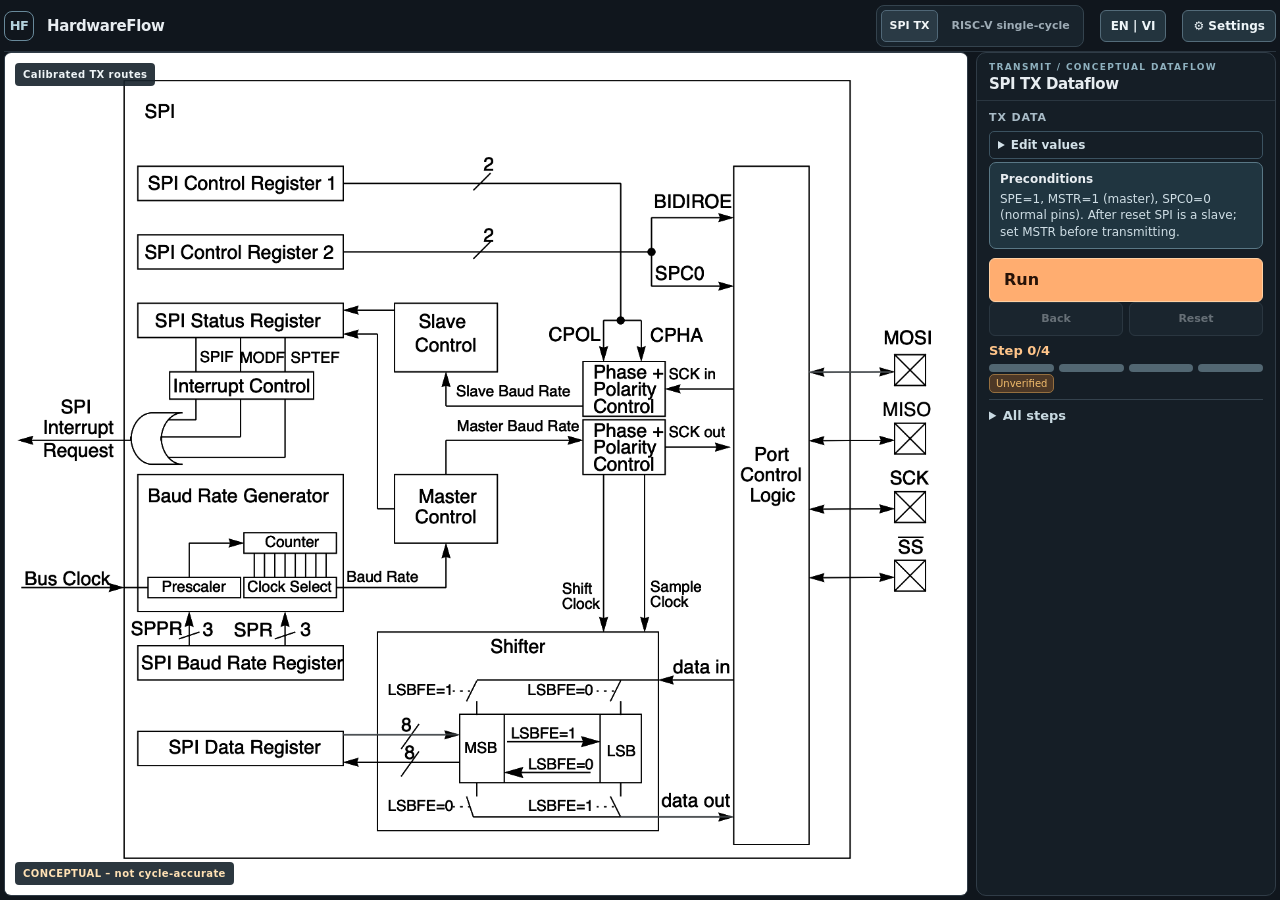
==== commit 8f0ba9ef: "Ground SPI and RISC-V walkthroughs in specification references" ====
--- a/index.html
+++ b/index.html
@@ -13,6 +13,7 @@
     <script src="data/i18n/en.js" defer></script>
     <script src="data/i18n/vi.js" defer></script>
     <script src="src/i18n.js" defer></script>
+    <script src="src/sources.js" defer></script>
     <script src="src/popup.js" defer></script>
     <script src="src/spiTxTrace.js" defer></script>
     <script src="src/riscvAddTrace.js" defer></script>
@@ -45,7 +46,7 @@
         </div>
         <button id="language-toggle" type="button" aria-label="Language: VI or EN">VI | EN</button>
         <button id="settings-button" type="button" aria-expanded="false" aria-controls="settings-drawer">⚙ <span data-i18n="ui.settings">Settings</span></button>
-        <span class="version">v0.3.6</span>
+        <span class="version">v0.3.7</span>
       </header>
 
       <main>
@@ -59,7 +60,7 @@
                     <span>Place the original SPI block diagram at <code>assets/spi_block_diagram.png</code>.</span>
                   </div>
                   <div class="diagram-tools"><span id="spec-summary" class="diagram-badge">Calibrated TX routes</span><div hidden><button id="fit-button" type="button">Overview</button><button id="focus-button" type="button" aria-pressed="false">Follow</button></div></div>
-                  <div id="flow-popup" class="flow-popup" role="dialog" aria-live="polite" hidden><button id="flow-popup-close" type="button" aria-label="Close explanation">×</button><strong id="flow-popup-title"></strong><p id="flow-popup-body"></p><p id="flow-popup-why"></p><div id="flow-popup-values"></div><span id="flow-popup-tail" aria-hidden="true"></span></div>
+                  <div id="flow-popup" class="flow-popup" role="dialog" aria-live="polite" hidden><button id="flow-popup-close" type="button" aria-label="Close explanation">×</button><strong id="flow-popup-title"></strong><p id="flow-popup-body"></p><p id="flow-popup-why"></p><p id="flow-popup-spec"></p><div id="flow-popup-values"></div><span id="flow-popup-tail" aria-hidden="true"></span></div>
                   <svg id="popup-leader" aria-hidden="true" hidden><line></line></svg>
                   <span id="spi-fidelity-badge" class="conceptual-badge">CONCEPTUAL – not cycle-accurate</span>
                   <svg id="spec-overlay" class="spec-overlay" role="img" aria-label="Original SPI specification diagram with transmit dataflow paths" hidden></svg>
@@ -85,6 +86,7 @@
                   <input id="tx-input" type="text" value="0xA5" autocomplete="off" spellcheck="false" aria-describedby="input-help tx-error">
                   <p id="input-help" class="input-help">8-bit hex or 8-bit binary</p>
                   <p id="tx-error" class="input-error" role="alert" hidden></p>
+                  <div id="spi-preconditions" class="preconditions-card"><strong data-i18n="spi.preconditions.title"></strong><p data-i18n="spi.preconditions.body"></p></div>
 
                   <div class="playback-options"><label>Speed <select id="speed-select"><option value="0.5">0.5×</option><option value="1" selected>1×</option><option value="2">2×</option></select></label><label class="dim-toggle"><input id="dim-toggle" type="checkbox" checked> Dim background</label></div>
                   <button id="run-button" class="run-button" type="button">Run →</button>
--- a/style.css
+++ b/style.css
@@ -459,4 +459,15 @@
 .flow-popup[data-side="below"] #flow-popup-tail { top: -8px !important; }
 .diagram-overlay-container.has-spotlight.is-dimmed .spec-image { filter: none; }
 #spi-spec-chip { align-self: flex-start; padding: 3px 6px; border: 1px solid #956f3f; border-radius: 5px; background: #4d3826; font-size: 10px; }
+.source-panel { position: fixed; z-index: 30; top: 84px; right: 22px; width: min(340px, calc(100vw - 44px)); max-height: min(460px, calc(100vh - 108px)); overflow: auto; padding: 14px 16px; border: 1px solid #7c9aa9; border-radius: 10px; background: #162832; color: #e7f3f7; box-shadow: 0 14px 40px #07131dd9; }
+.source-panel[hidden] { display: none; }
+.source-panel > strong { display: block; padding-right: 28px; font-size: 15px; }
+.source-panel > button { position: absolute; top: 8px; right: 10px; border: 0; background: none; color: #e7f3f7; font-size: 22px; cursor: pointer; }
+.source-list p { margin: 10px 0 0; padding-top: 8px; border-top: 1px solid #38505d; font-size: 12px; line-height: 1.35; }
+.source-list strong { color: #ffc58a; }
+.preconditions-card { margin: 2px 0 8px; padding: 8px 10px; border: 1px solid #597785; border-radius: 7px; background: #203540; font-size: 12px; line-height: 1.35; }
+.preconditions-card p { margin: 4px 0 0; color: #cfdee5; }
+#flow-popup #flow-popup-spec { color: #ffca91; font-size: 11px; line-height: 1.25; }
+.state-row small { display: block; color: #ffca91; font-size: 10px; }
+#spi-spec-chip, #riscv-spec-ref { cursor: pointer; color: #ffd19e; }
 .flow-popup strong { white-space: nowrap; overflow: hidden; text-overflow: ellipsis; }
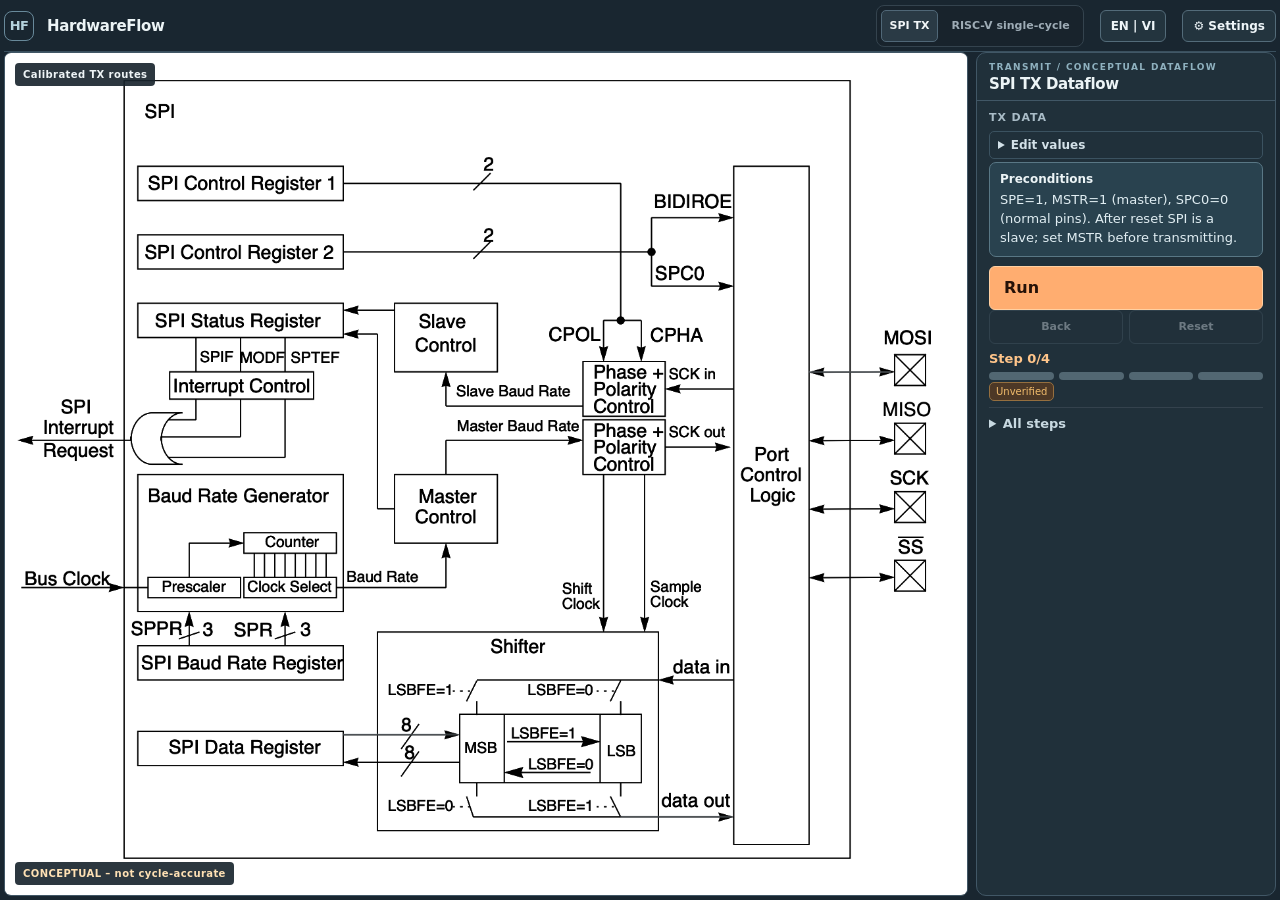
==== commit 22932698: "Add persistent light and dark theme choices" ====
--- a/index.html
+++ b/index.html
@@ -1,11 +1,20 @@
 <!doctype html>
-<html lang="en">
+<html lang="en" data-theme="dark">
   <head>
     <meta charset="utf-8">
     <meta name="viewport" content="width=device-width, initial-scale=1">
     <meta name="theme-color" content="#10161d">
     <title>HardwareFlow — Architecture Visualizer</title>
     <link rel="stylesheet" href="style.css">
+    <link id="light-theme-stylesheet" rel="stylesheet" href="light-theme.css" media="not all">
+    <script>
+      try {
+        if (localStorage.getItem('hardwareflow.theme.v1') === 'light') {
+          document.documentElement.dataset.theme = 'light';
+          document.getElementById('light-theme-stylesheet').media = 'all';
+        }
+      } catch { /* The default dark theme also works without storage. */ }
+    </script>
     <script src="data/geometry.js" defer></script>
     <script src="data/flow.js" defer></script>
     <script src="data/riscvGeometry.js" defer></script>
@@ -140,6 +149,7 @@
                 <div class="settings-title"><strong data-i18n="ui.settings">Settings</strong><button id="settings-close" type="button" aria-label="Close settings">×</button></div>
                 <div class="settings-group"><h3 data-i18n="ui.playback">Playback</h3><div id="settings-playback"></div></div>
                 <div class="settings-group"><h3 data-i18n="ui.view">View</h3><div id="settings-view"></div><label><input id="popup-toggle" type="checkbox" checked> <span data-i18n="ui.popups">Pop-ups</span></label></div>
+                <div class="settings-group"><h3 data-i18n="ui.theme">Theme</h3><div id="settings-theme" class="theme-choices" role="group" aria-label="Theme"><button type="button" data-theme-choice="light" data-i18n="ui.lightTheme" aria-pressed="false">Light</button><button type="button" data-theme-choice="dark" data-i18n="ui.darkTheme" aria-pressed="true">Dark</button></div></div>
                 <div class="settings-group"><h3 data-i18n="ui.language">Language</h3><div id="settings-language"></div></div>
                 <div class="settings-group"><h3 data-i18n="ui.developer">Developer tools</h3><div id="settings-developer"></div></div>
                 <small id="keyboard-help" title="Space / Right: Next · Left: Back · R: Reset"></small>
--- a/style.css
+++ b/style.css
@@ -1,6 +1,6 @@
 :root {
   color-scheme: dark;
-  font-family: Inter, ui-sans-serif, system-ui, -apple-system, BlinkMacSystemFont, "Segoe UI", sans-serif;
+  font-family: Verdana, "DejaVu Sans", Arial, sans-serif;
   background: #10161d;
   color: #e8edf1;
   font-synthesis: none;
@@ -471,3 +471,55 @@
 .state-row small { display: block; color: #ffca91; font-size: 10px; }
 #spi-spec-chip, #riscv-spec-ref { cursor: pointer; color: #ffd19e; }
 .flow-popup strong { white-space: nowrap; overflow: hidden; text-overflow: ellipsis; }
+
+@media (max-width: 900px) {
+  body.spec-active .page-shell { height: auto; min-height: 100dvh; }
+  body.spec-active .site-header {
+    display: grid;
+    grid-template-columns: minmax(0, 1fr) auto auto;
+    flex: 0 0 auto;
+    gap: 6px;
+    padding: 6px 0;
+  }
+  body.spec-active .topbar-controls { grid-column: 1 / -1; grid-row: 2; width: 100%; margin: 0; }
+  body.spec-active .topbar-controls .spec-mode-switch { width: 100%; }
+  body.spec-active .topbar-controls .mode-button { flex: 1; }
+  body.spec-active .workspace { grid-template-columns: minmax(0, 1fr); height: auto; }
+  body.spec-active .workspace .spec-panel { height: auto; min-height: 0; overflow: visible; }
+  body.spec-active .workspace .spec-stage { flex: 0 0 auto; height: min(56vh, 480px); min-height: 320px; }
+  body.spec-active .net-story-footer { flex: 0 0 auto; }
+  body.spec-active .net-control-strip { max-height: none; overflow: visible; }
+  body.spec-active .workspace-sidebar { overflow: visible; }
+  body.spec-active .riscv-flow-panel,
+  body.spec-active .riscv-flow-panel .workspace-side-content { height: auto; overflow: visible; }
+  .flow-popup { max-height: min(430px, calc(56vh - 24px)); overflow-y: auto; }
+}
+
+.theme-choices { display: flex; gap: 6px; }
+.theme-choices button { flex: 1; min-height: 34px; padding: 6px 10px; border: 1px solid #607d8d; border-radius: 5px; background: #263c48; color: #edf5f8; font-size: 12px; font-weight: 700; }
+.theme-choices button.is-selected { border-color: #96cad9; background: #365c6d; color: #fff; }
+
+/* Softer dark surfaces keep the explanatory text readable. */
+:root[data-theme="dark"] { background: #192630; color: #ecf4f6; --diagram-dim: .70; --spotlight-shade: #203540; }
+html[data-theme="dark"] .site-header { border-color: #3a505e; }
+html[data-theme="dark"] .flow-panel,
+html[data-theme="dark"] .spec-panel,
+html[data-theme="dark"] .editor-panel { border-color: #415766; background: #20303a; }
+html[data-theme="dark"] .spec-stage { background: #24343e; }
+html[data-theme="dark"] .is-net-graph { background: #20303a !important; }
+html[data-theme="dark"] .workspace-side-heading,
+html[data-theme="dark"] .net-story-footer { border-color: #415766; }
+html[data-theme="dark"] .net-story-footer { background: #20303a; }
+html[data-theme="dark"] .net-detail,
+html[data-theme="dark"] .compact-current { color: #e2f0f3; }
+html[data-theme="dark"] .input-help,
+html[data-theme="dark"] .status-row.description-row span:last-child { color: #cbdde4; }
+html[data-theme="dark"] .flow-popup { background: #263b47; color: #f2f8fa; }
+html[data-theme="dark"] .flow-popup strong { color: #fff0d9; }
+html[data-theme="dark"] .flow-popup #flow-popup-body { color: #f2f8fa; font-size: 16px; line-height: 1.5; }
+html[data-theme="dark"] .flow-popup #flow-popup-why { color: #d3e3e9; font-size: 14px; line-height: 1.45; }
+html[data-theme="dark"] #flow-popup-tail { background: #263b47; }
+html[data-theme="dark"] .settings-drawer,
+html[data-theme="dark"] .source-panel { background: #233642; color: #edf5f8; }
+html[data-theme="dark"] .preconditions-card { background: #29424f; }
+html[data-theme="dark"] .preconditions-card p { color: #e0edf2; font-size: 13px; line-height: 1.45; }
--- a/light-theme.css
+++ b/light-theme.css
@@ -0,0 +1,103 @@
+/* Light reading theme: the source diagrams stay on white while controls and
+   explanations use ink colors with clear hierarchy. */
+:root {
+  color-scheme: light;
+  font-family: Verdana, "DejaVu Sans", Arial, sans-serif;
+  background: #edf3f5;
+  color: #20333e;
+  --diagram-dim: .78;
+  --spotlight-shade: #d9e5e9;
+}
+.site-header { border-color: #cad8df; }
+.brand-mark { border-color: #8aa9b6; color: #245f75; background: #f8fbfc; }
+.brand-description, .version { color: #506773; }
+.spec-mode-switch { border-color: #c5d4dc; background: #e5eef2; }
+.mode-button { color: #49616d; }
+.mode-button:hover { color: #183a4c; }
+.mode-button.is-selected { border-color: #8fb6c3; background: #fff; color: #164c62; box-shadow: 0 1px 3px #31566a1c; }
+.flow-panel, .spec-panel, .editor-panel { border-color: #c3d2d9; background: #fff; box-shadow: 0 2px 10px #31566a12; }
+.spec-stage { background: #e8eff2; }
+.is-net-graph { background: #eef3f5 !important; }
+.workspace-side-heading, .net-story-footer { border-color: #d5e0e5; }
+.eyebrow, .info-label, .input-label { color: #506d7b; }
+.input-help, .editor-help, .editor-status { color: #4b6270; }
+.input-error { color: #a42f28; }
+#tx-input, .scenario-select, .scenario-grid input, .path-picker select,
+.bounds-editor select, .bounds-editor input, .playback-options select {
+  border-color: #a9bec9; background: #fff; color: #20333e;
+}
+.scenario-grid label, .playback-options, .trail-toggle, .debug-toggle,
+.bounds-editor, .path-picker { color: #3d5663; }
+.run-button, body.spec-active .run-button { border-color: #b6522b; background: #d96436; color: #fff; }
+.run-button:hover:not(:disabled), body.spec-active .run-button:hover:not(:disabled) { background: #ba4924; }
+.step-controls button, .editor-actions button, .import-calibration, .bounds-editor button {
+  border-color: #b7cbd4; background: #f4f8fa; color: #294b5d;
+}
+.step-controls button:hover:not(:disabled), .editor-actions button:hover:not(:disabled) { border-color: #6e9eaf; background: #e7f2f6; }
+.editor-actions .primary-button { border-color: #397b92; background: #d7edf3; color: #19475c; }
+.flow-status, .status-row, .riscv-status { border-color: #d7e2e7; }
+.status-row strong, .status-row span:last-child { color: #223945; }
+.status-row.description-row span:last-child { color: #294654; font-size: 13px; font-weight: 500; line-height: 1.5; }
+.timeline-stage, .net-timeline-step { color: #465f6b; }
+.timeline-stage.is-current, .net-timeline-step.is-current { border-color: #dc9a78; background: #fff0e8; color: #8f3817; }
+.timeline-stage.is-passed, .net-timeline-step.is-passed { color: #176f80; }
+.timeline-stage:not(:disabled):hover { background: #edf5f7; }
+.net-timeline-step { border-color: #cfdee4; background: #f8fbfc; }
+.unverified { color: #99510e !important; }
+.state-row { border-color: #d5e0e5; background: #f7fafb; color: #354e5b; }
+.state-row strong { color: #20333e; }
+.state-row.is-written { border-color: #e6a270; background: #fff0df; }
+@keyframes state-flash { from { background: #ffd9ae; } to { background: #fff0df; } }
+.state-row small { color: #80520f; }
+.net-story-footer { background: #f8fbfc; color: #20333e; }
+.net-story-footer #fidelity-badge, .net-story-caption strong { color: #8e4b19; }
+.net-story-caption .net-caption { color: #20333e; }
+.net-detail { color: #294654; font-size: 16px; line-height: 1.45; font-weight: 500; }
+#net-parallel-tag { background: #dff1f6; color: #245a70; }
+.net-control-chip { border-color: #c8d6de; background: #f2f6f8; color: #435967; }
+.net-control-chip.is-relevant { border-color: #ba9bd4; background: #f1e8f7; color: #56336b; }
+.net-unused-strip, .net-unused-strip span { color: #526874; }
+.net-unused-strip button { border-color: #b8cbd4; background: #f1f6f8; color: #294654; }
+.compact-current, .all-steps { color: #294654; }
+.compact-current { font-size: 15px; line-height: 1.45; }
+.all-steps { border-color: #d5e0e5; }
+.progress-count { color: #8e4b19; }
+.progress-dot { background: #c8d9e0; }
+.progress-dot.is-passed { background: #368fa1; }
+.progress-dot.is-current { background: #c8552b; box-shadow: 0 0 0 2px #f7c8ae; }
+.edit-values { border-color: #c7d8e0; color: #365361; }
+.segmented { border-color: #bfd1d9; }
+.segmented button { background: #f1f6f8; color: #3e5b69; }
+.segmented button.is-selected { background: #d7eaf0; color: #174c61; }
+.next-prompt { background: #fff0df; color: #844414; }
+.flow-popup { border-color: #dbb997; background: #fffdf9; color: #20333e; box-shadow: 0 12px 30px #18394b38; }
+.flow-popup strong { color: #183a4b; }
+.flow-popup #flow-popup-body { color: #253f4c; font-size: 16px; line-height: 1.5; font-weight: 500; }
+.flow-popup #flow-popup-why { color: #49616d; font-size: 14px; line-height: 1.45; }
+#flow-popup #flow-popup-spec { color: #8e4b19; font-size: 12px; }
+.flow-popup #flow-popup-values span { border-color: #ddb18b; background: #fff2e5; color: #743914; }
+#flow-popup-close { color: #385563; }
+#flow-popup-tail { border-color: #dbb997; background: #fffdf9; }
+.flow-popup[data-side="right"] #flow-popup-tail,
+.flow-popup[data-side="left"] #flow-popup-tail,
+.flow-popup[data-side="above"] #flow-popup-tail { border-color: #dbb997; }
+#popup-leader line { stroke: #b97945; }
+#language-toggle, #settings-button, .settings-group #settings-view > div:first-child button,
+.language-choices button { border-color: #b7cbd4; background: #fff; color: #294b5d; }
+.settings-drawer, .source-panel { border-color: #b9cbd4; background: #fff; color: #20333e; box-shadow: 0 14px 35px #1f425638; }
+.settings-title button, .source-panel > button { color: #365563; }
+.settings-group, .source-list p { border-color: #d5e0e5; }
+.settings-group h3, .settings-group label, #keyboard-help { color: #36515f; }
+.language-choices .is-selected { border-color: #c9794b; background: #fff0e5; }
+.source-list strong { color: #874216; }
+.preconditions-card { border-color: #afcdd8; background: #edf6f9; color: #244657; }
+.preconditions-card p { color: #355665; font-size: 13px; line-height: 1.45; }
+.state-heading #riscv-spec-ref, #spi-spec-chip { border-color: #deb986; background: #fff4e4; }
+#spi-spec-chip, #riscv-spec-ref { color: #8e4b19; }
+.spotlight-shade { opacity: .58; }
+.node-name-chip rect { fill: #fff6e9; stroke: #c97137; }
+.node-name-chip text { fill: #452f20; font-family: Verdana, "DejaVu Sans", Arial, sans-serif; }
+.spec-block.is-current text { fill: #fff5e9; }
+button:focus-visible { outline-color: #196f8c; }
+.theme-choices button { border-color: #b7cbd4; background: #fff; color: #294b5d; }
+.theme-choices button.is-selected { border-color: #c9794b; background: #fff0e5; color: #7c3a14; }
